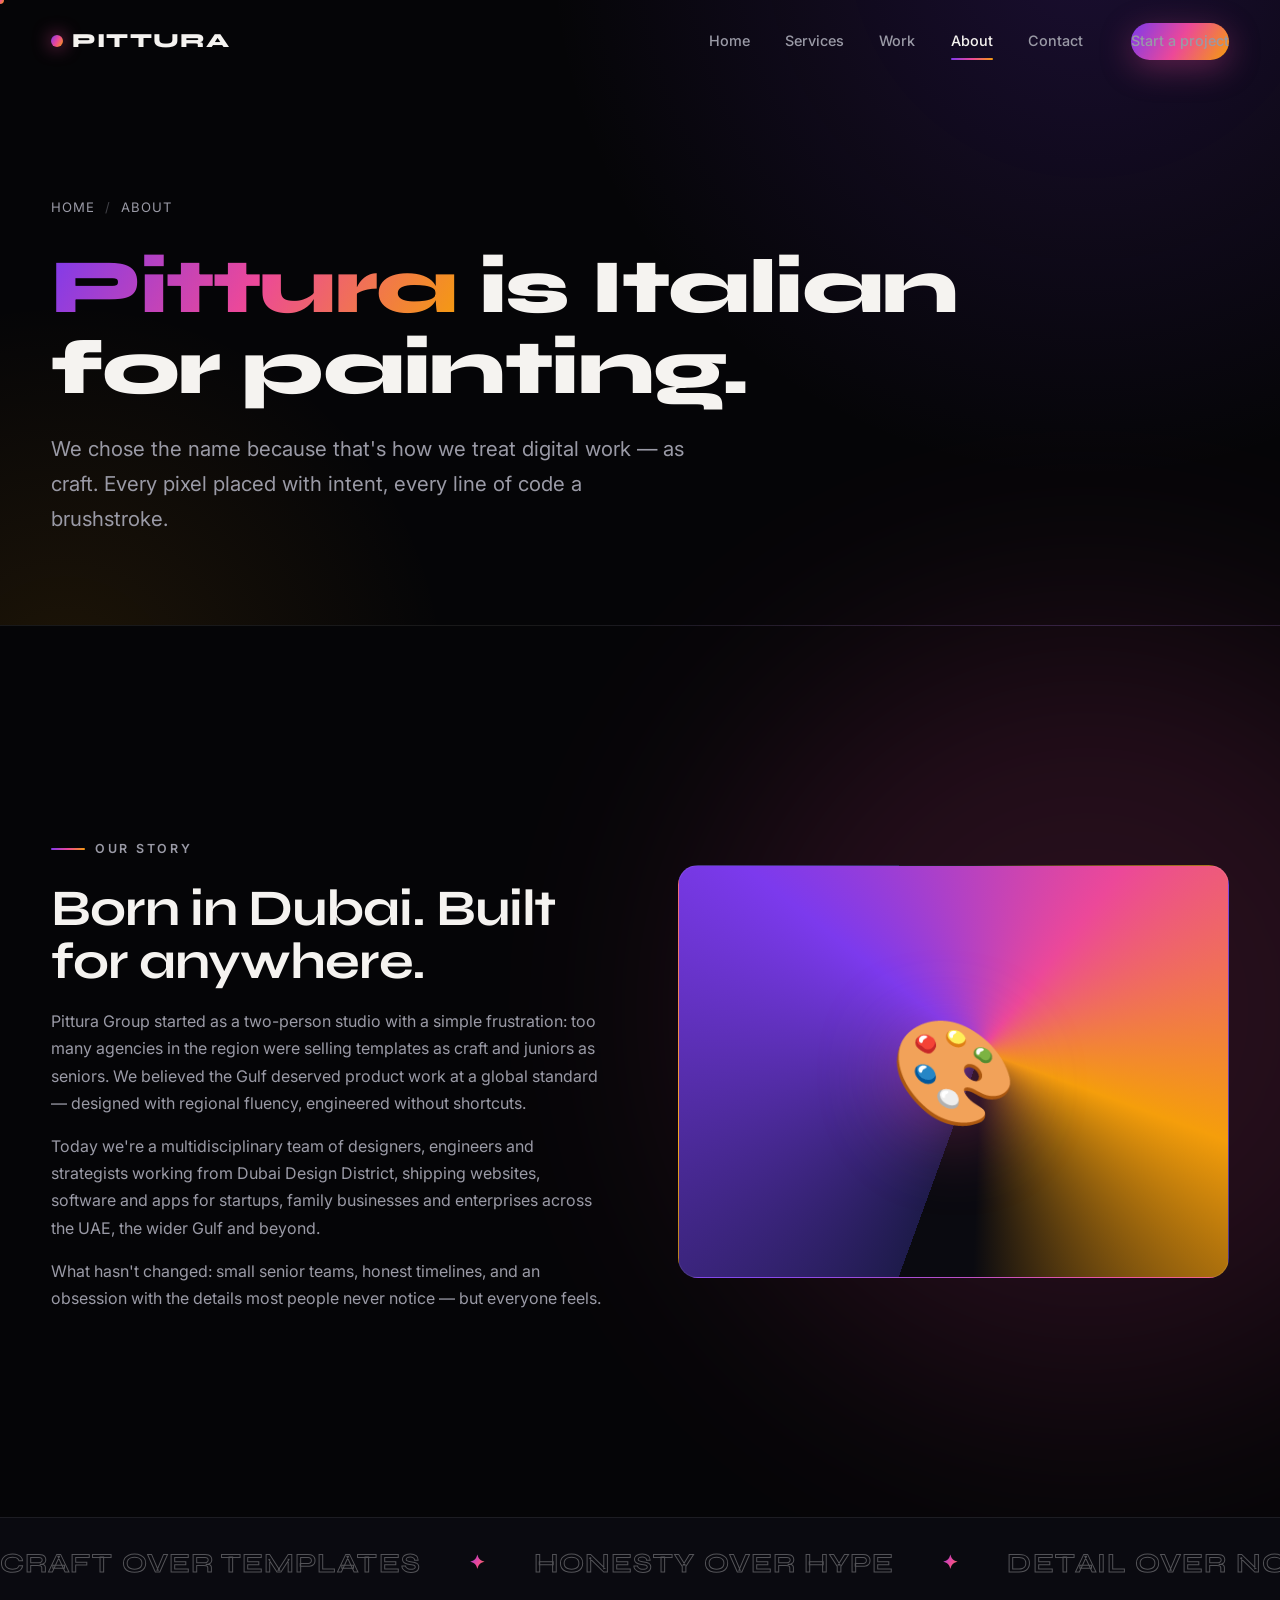
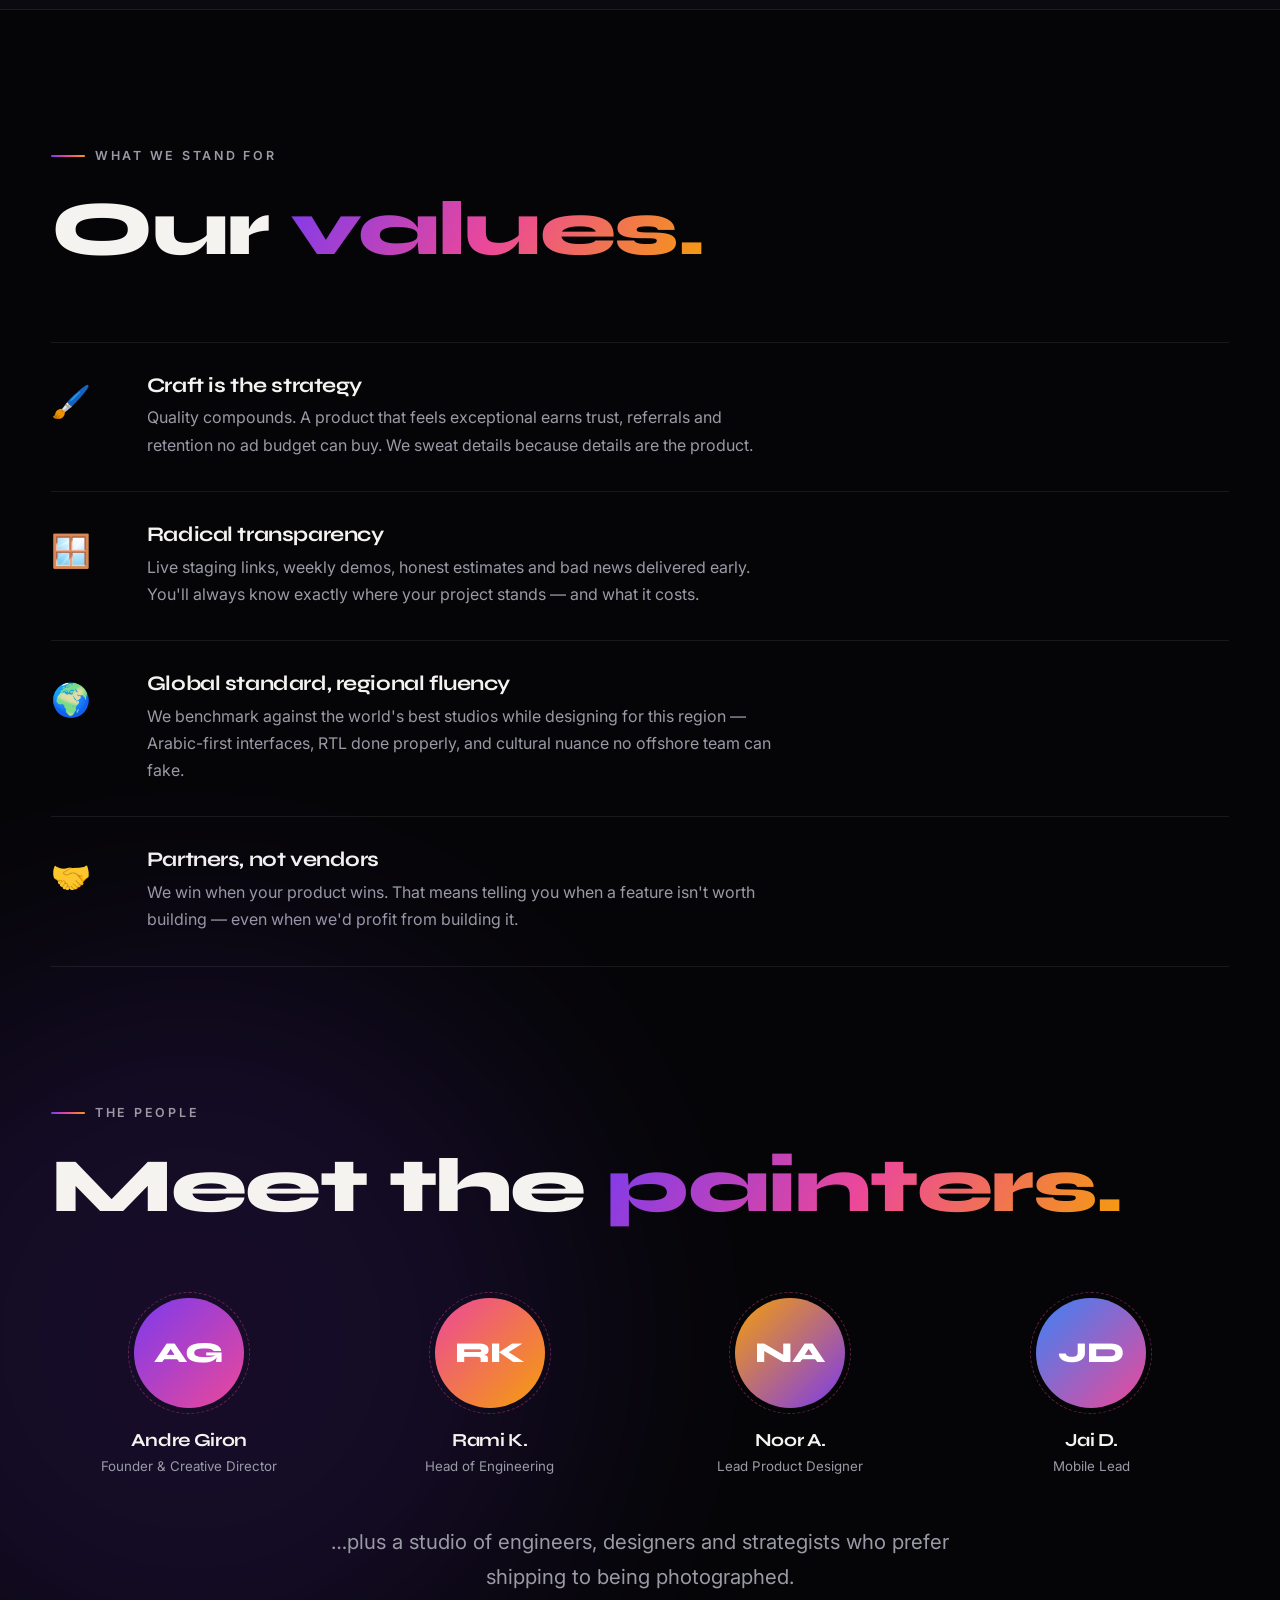
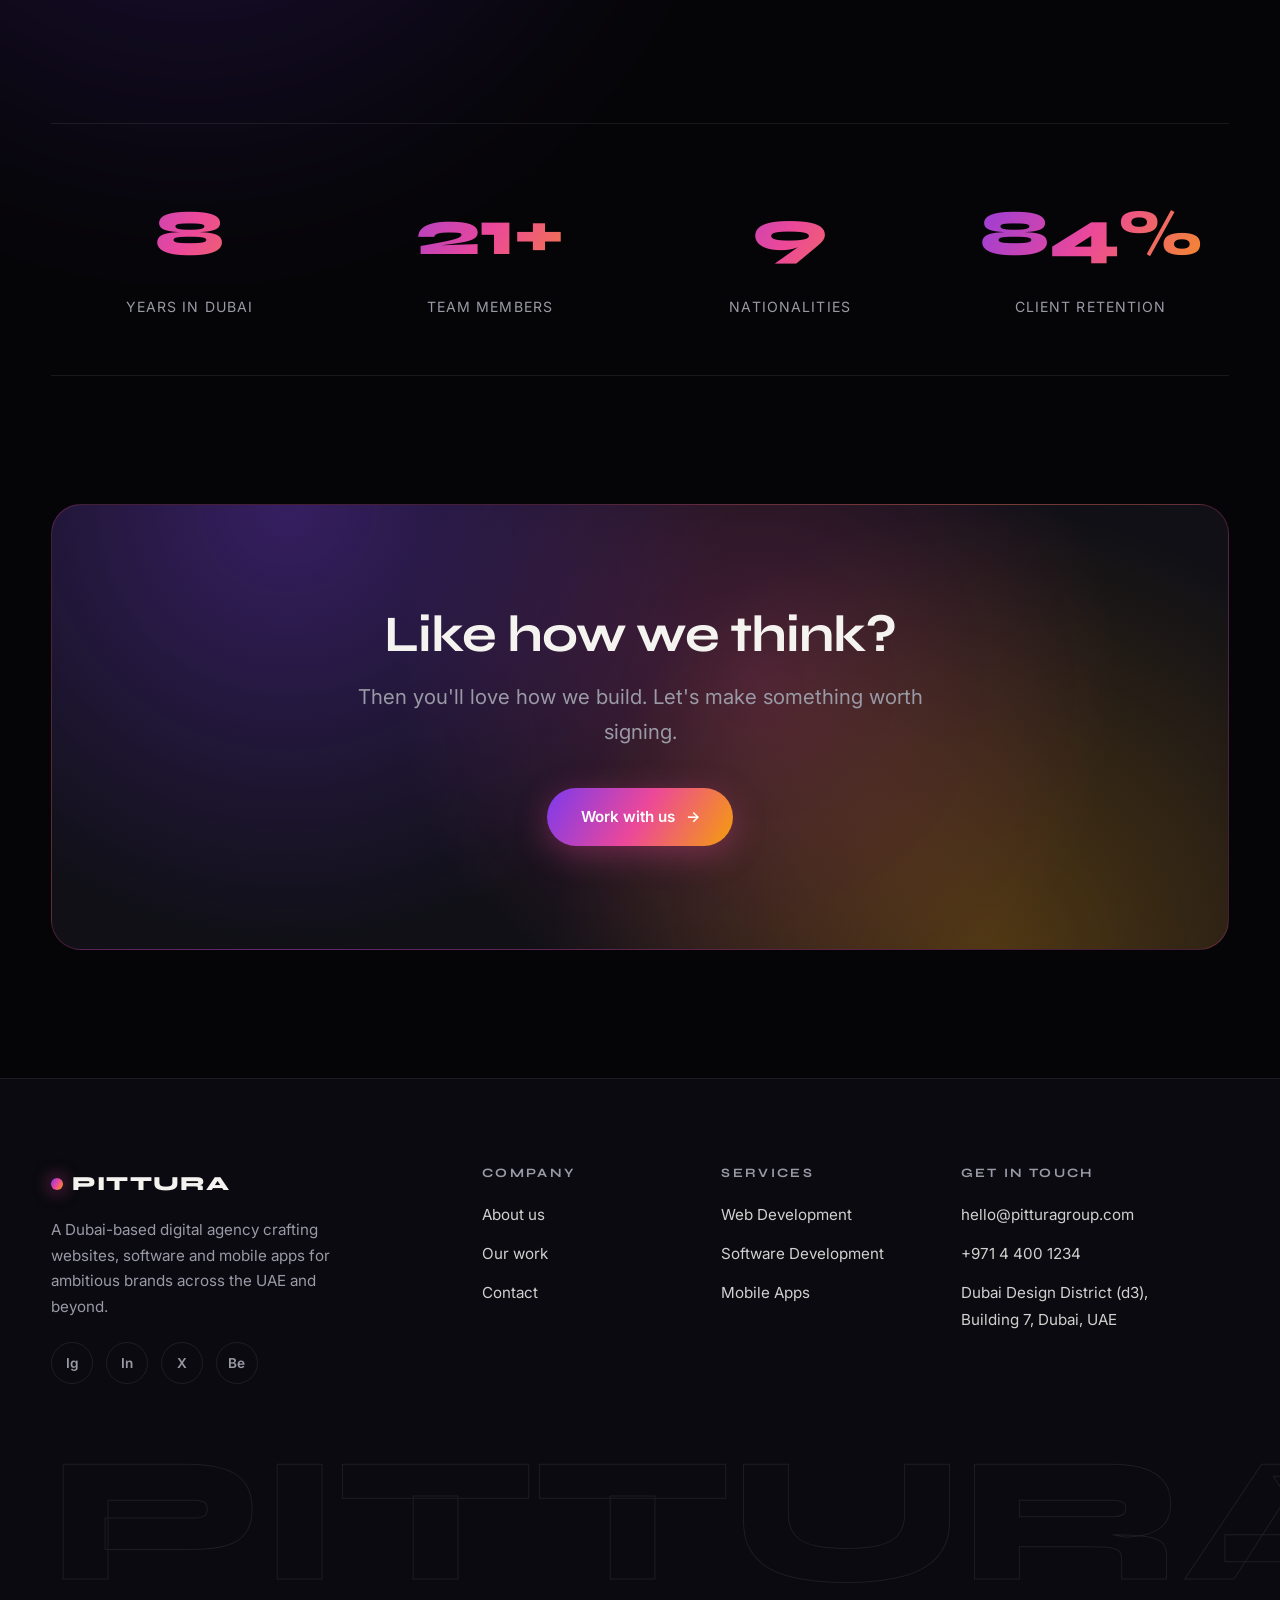
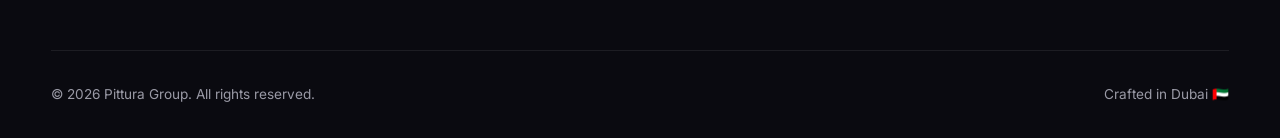
==== about.html @ c73297b0 "Initial Pittura Group website: 8 pages, dark design system, effects Co-Authored-By: Claude Fable 5 <" ====
<!DOCTYPE html>
<html lang="en">
<head>
  <meta charset="UTF-8">
  <meta name="viewport" content="width=device-width, initial-scale=1.0">
  <title>About Us — Pittura Group</title>
  <meta name="description" content="Pittura Group is a Dubai-based team of designers and engineers building world-class digital products from the heart of the UAE.">
  <link rel="icon" href="data:image/svg+xml,%3Csvg xmlns='http://www.w3.org/2000/svg' viewBox='0 0 100 100'%3E%3Cdefs%3E%3ClinearGradient id='g' x1='0' y1='0' x2='1' y2='1'%3E%3Cstop offset='0' stop-color='%237c3aed'/%3E%3Cstop offset='.5' stop-color='%23ec4899'/%3E%3Cstop offset='1' stop-color='%23f59e0b'/%3E%3C/linearGradient%3E%3C/defs%3E%3Ccircle cx='50' cy='50' r='42' fill='url(%23g)'/%3E%3C/svg%3E">
  <link rel="preconnect" href="https://fonts.googleapis.com">
  <link rel="preconnect" href="https://fonts.gstatic.com" crossorigin>
  <link href="https://fonts.googleapis.com/css2?family=Syne:wght@600;700;800&family=Inter:wght@400;500;600&display=swap" rel="stylesheet">
  <link rel="stylesheet" href="css/style.css">
</head>
<body>

  <div class="cursor-dot"></div>
  <div class="cursor-ring"></div>

  <header class="nav">
    <div class="nav-inner">
      <a href="index.html" class="nav-logo"><span class="dot"></span>Pittura</a>
      <nav class="nav-links">
        <a href="index.html">Home</a>
        <a href="services.html">Services</a>
        <a href="work.html">Work</a>
        <a href="about.html" class="active">About</a>
        <a href="contact.html">Contact</a>
        <a href="contact.html" class="btn btn-paint nav-cta">Start a project</a>
      </nav>
      <button class="nav-toggle" aria-label="Menu"><span></span><span></span><span></span></button>
    </div>
  </header>

  <section class="page-hero">
    <div class="container">
      <div class="breadcrumb"><a href="index.html">Home</a><span class="sep">/</span><span>About</span></div>
      <h1 class="display-lg"><em style="font-style:normal" class="text-paint">Pittura</em> is Italian<br>for painting.</h1>
      <p class="lead" style="margin-top:1.5rem">We chose the name because that's how we treat digital work — as craft. Every pixel placed with intent, every line of code a brushstroke.</p>
    </div>
  </section>

  <section class="section">
    <div class="section-glow glow-magenta" style="top:0;right:-15%"></div>
    <div class="container" style="position:relative;z-index:1">
      <div class="feature-row">
        <div class="reveal">
          <div class="eyebrow">Our story</div>
          <h2 class="display-md">Born in Dubai. Built for anywhere.</h2>
          <p style="color:var(--muted);margin-top:1.2rem">Pittura Group started as a two-person studio with a simple frustration: too many agencies in the region were selling templates as craft and juniors as seniors. We believed the Gulf deserved product work at a global standard — designed with regional fluency, engineered without shortcuts.</p>
          <p style="color:var(--muted);margin-top:1rem">Today we're a multidisciplinary team of designers, engineers and strategists working from Dubai Design District, shipping websites, software and apps for startups, family businesses and enterprises across the UAE, the wider Gulf and beyond.</p>
          <p style="color:var(--muted);margin-top:1rem">What hasn't changed: small senior teams, honest timelines, and an obsession with the details most people never notice — but everyone feels.</p>
        </div>
        <div class="feature-visual reveal reveal-d1" style="background:conic-gradient(from 200deg at 55% 45%, #1e1b4b, #7c3aed 30%, #ec4899 55%, #f59e0b 75%, #0a0a10 95%)">
          <span class="big-icon">🎨</span>
        </div>
      </div>
    </div>
  </section>

  <div class="marquee">
    <div class="marquee-track outline">
      <span>Craft over templates</span><span>Honesty over hype</span><span>Detail over noise</span><span>Craft over templates</span><span>Honesty over hype</span><span>Detail over noise</span>
    </div>
  </div>

  <section class="section">
    <div class="container">
      <div class="section-head">
        <div>
          <div class="eyebrow reveal">What we stand for</div>
          <h2 class="display-lg reveal">Our <span class="text-paint">values.</span></h2>
        </div>
      </div>
      <div>
        <div class="value-item reveal">
          <div class="emoji">🖌️</div>
          <div><h3>Craft is the strategy</h3><p>Quality compounds. A product that feels exceptional earns trust, referrals and retention no ad budget can buy. We sweat details because details are the product.</p></div>
        </div>
        <div class="value-item reveal">
          <div class="emoji">🪟</div>
          <div><h3>Radical transparency</h3><p>Live staging links, weekly demos, honest estimates and bad news delivered early. You'll always know exactly where your project stands — and what it costs.</p></div>
        </div>
        <div class="value-item reveal">
          <div class="emoji">🌍</div>
          <div><h3>Global standard, regional fluency</h3><p>We benchmark against the world's best studios while designing for this region — Arabic-first interfaces, RTL done properly, and cultural nuance no offshore team can fake.</p></div>
        </div>
        <div class="value-item reveal">
          <div class="emoji">🤝</div>
          <div><h3>Partners, not vendors</h3><p>We win when your product wins. That means telling you when a feature isn't worth building — even when we'd profit from building it.</p></div>
        </div>
      </div>
    </div>
  </section>

  <section class="section" style="padding-top:0">
    <div class="section-glow glow-violet" style="bottom:0;left:-15%"></div>
    <div class="container" style="position:relative;z-index:1">
      <div class="section-head">
        <div>
          <div class="eyebrow reveal">The people</div>
          <h2 class="display-lg reveal">Meet the <span class="text-paint">painters.</span></h2>
        </div>
      </div>
      <div class="grid-4">
        <div class="team-card reveal">
          <div class="team-avatar" style="background:linear-gradient(135deg,#7c3aed,#ec4899)">AG</div>
          <h3>Andre Giron</h3><small>Founder &amp; Creative Director</small>
        </div>
        <div class="team-card reveal reveal-d1">
          <div class="team-avatar" style="background:linear-gradient(135deg,#ec4899,#f59e0b)">RK</div>
          <h3>Rami K.</h3><small>Head of Engineering</small>
        </div>
        <div class="team-card reveal reveal-d2">
          <div class="team-avatar" style="background:linear-gradient(135deg,#f59e0b,#7c3aed)">NA</div>
          <h3>Noor A.</h3><small>Lead Product Designer</small>
        </div>
        <div class="team-card reveal reveal-d3">
          <div class="team-avatar" style="background:linear-gradient(135deg,#3b82f6,#ec4899)">JD</div>
          <h3>Jai D.</h3><small>Mobile Lead</small>
        </div>
      </div>
      <p class="lead reveal" style="margin:3rem auto 0;text-align:center">…plus a studio of engineers, designers and strategists who prefer shipping to being photographed.</p>
    </div>
  </section>

  <section class="section" style="padding-top:0">
    <div class="container">
      <div class="stats reveal">
        <div class="stat"><div class="stat-value" data-count="9" data-suffix="">0</div><div class="stat-label">Years in Dubai</div></div>
        <div class="stat"><div class="stat-value" data-count="25" data-suffix="+">0</div><div class="stat-label">Team members</div></div>
        <div class="stat"><div class="stat-value" data-count="11" data-suffix="">0</div><div class="stat-label">Nationalities</div></div>
        <div class="stat"><div class="stat-value" data-count="98" data-suffix="%">0</div><div class="stat-label">Client retention</div></div>
      </div>
    </div>
  </section>

  <section class="section" style="padding-top:0">
    <div class="container">
      <div class="cta-band reveal">
        <h2 class="display-md">Like how we think?</h2>
        <p class="lead">Then you'll love how we build. Let's make something worth signing.</p>
        <a href="contact.html" class="btn btn-paint">Work with us <span class="arrow">→</span></a>
      </div>
    </div>
  </section>

  <footer class="footer">
    <div class="container">
      <div class="footer-grid">
        <div class="footer-brand">
          <a href="index.html" class="nav-logo"><span class="dot"></span>Pittura</a>
          <p>A Dubai-based digital agency crafting websites, software and mobile apps for ambitious brands across the UAE and beyond.</p>
          <div class="socials">
            <a href="#" aria-label="Instagram">Ig</a>
            <a href="#" aria-label="LinkedIn">In</a>
            <a href="#" aria-label="X">X</a>
            <a href="#" aria-label="Behance">Be</a>
          </div>
        </div>
        <div>
          <h4>Company</h4>
          <ul class="footer-links">
            <li><a href="about.html">About us</a></li>
            <li><a href="work.html">Our work</a></li>
            <li><a href="contact.html">Contact</a></li>
          </ul>
        </div>
        <div>
          <h4>Services</h4>
          <ul class="footer-links">
            <li><a href="web-development.html">Web Development</a></li>
            <li><a href="software-development.html">Software Development</a></li>
            <li><a href="mobile-apps.html">Mobile Apps</a></li>
          </ul>
        </div>
        <div>
          <h4>Get in touch</h4>
          <ul class="footer-links">
            <li><a href="mailto:hello@pitturagroup.com">hello@pitturagroup.com</a></li>
            <li><a href="tel:+97144001234">+971 4 400 1234</a></li>
            <li><a href="contact.html">Dubai Design District (d3),<br>Building 7, Dubai, UAE</a></li>
          </ul>
        </div>
      </div>
      <div class="footer-big">Pittura</div>
      <div class="footer-bottom">
        <span>© <span id="year"></span> Pittura Group. All rights reserved.</span>
        <span>Crafted in Dubai 🇦🇪</span>
      </div>
    </div>
  </footer>

  <script src="js/main.js"></script>
</body>
</html>
---- css/style.css ----
/* ============================================================
   PITTURA GROUP — Design System
   Dark canvas, liquid-paint gradient accents
   ============================================================ */

:root {
  --bg: #050507;
  --bg-2: #0a0a10;
  --surface: #101016;
  --surface-2: #16161f;
  --line: rgba(255, 255, 255, 0.08);
  --text: #f5f3f0;
  --muted: #9a9aa6;
  --violet: #7c3aed;
  --magenta: #ec4899;
  --amber: #f59e0b;
  --paint: linear-gradient(120deg, #7c3aed 0%, #ec4899 50%, #f59e0b 100%);
  --font-display: "Syne", sans-serif;
  --font-body: "Inter", sans-serif;
  --nav-h: 84px;
  --radius: 20px;
  --ease: cubic-bezier(0.22, 1, 0.36, 1);
}

*, *::before, *::after { margin: 0; padding: 0; box-sizing: border-box; }

html { scroll-behavior: smooth; }

body {
  background: var(--bg);
  color: var(--text);
  font-family: var(--font-body);
  font-size: 16px;
  line-height: 1.7;
  -webkit-font-smoothing: antialiased;
  overflow-x: hidden;
}

::selection { background: var(--magenta); color: #fff; }

img { max-width: 100%; display: block; }
a { color: inherit; text-decoration: none; }
ul { list-style: none; }
button { font: inherit; cursor: pointer; }

.container { width: min(1240px, 92%); margin-inline: auto; }

/* ---------- Typography ---------- */
h1, h2, h3, h4 { font-family: var(--font-display); font-weight: 700; line-height: 1.05; letter-spacing: -0.02em; }

.display-xl { font-size: clamp(3rem, 9vw, 8rem); font-weight: 800; text-transform: uppercase; }
.display-lg { font-size: clamp(2.4rem, 6vw, 5rem); font-weight: 800; }
.display-md { font-size: clamp(1.8rem, 4vw, 3.2rem); }
.display-sm { font-size: clamp(1.3rem, 2.5vw, 1.8rem); }

.text-paint {
  background: var(--paint);
  -webkit-background-clip: text;
  background-clip: text;
  -webkit-text-fill-color: transparent;
  color: transparent;
}

.text-outline {
  -webkit-text-stroke: 1.5px rgba(255, 255, 255, 0.35);
  color: transparent;
}

.eyebrow {
  display: inline-flex;
  align-items: center;
  gap: 0.6rem;
  font-size: 0.78rem;
  font-weight: 600;
  letter-spacing: 0.22em;
  text-transform: uppercase;
  color: var(--muted);
  margin-bottom: 1.4rem;
}
.eyebrow::before {
  content: "";
  width: 34px; height: 2px;
  background: var(--paint);
  border-radius: 2px;
}

.lead { font-size: clamp(1.05rem, 1.6vw, 1.3rem); color: var(--muted); max-width: 640px; }

/* ---------- Preloader ---------- */
.preloader {
  position: fixed; inset: 0; z-index: 9999;
  background: var(--bg);
  display: flex; align-items: center; justify-content: center;
  flex-direction: column; gap: 1.5rem;
  transition: opacity 0.7s var(--ease), visibility 0.7s;
}
.preloader.done { opacity: 0; visibility: hidden; }
.preloader-logo {
  font-family: var(--font-display);
  font-size: clamp(2rem, 6vw, 4rem);
  font-weight: 800;
  text-transform: uppercase;
  letter-spacing: 0.05em;
  background: var(--paint);
  -webkit-background-clip: text;
  background-clip: text;
  -webkit-text-fill-color: transparent;
  animation: pulse 1.4s ease-in-out infinite;
}
.preloader-bar {
  width: 180px; height: 2px;
  background: var(--line);
  border-radius: 2px;
  overflow: hidden;
}
.preloader-bar span {
  display: block; height: 100%; width: 0;
  background: var(--paint);
  transition: width 0.3s ease;
}
@keyframes pulse { 50% { opacity: 0.55; } }

/* ---------- Custom cursor ---------- */
.cursor-dot, .cursor-ring {
  position: fixed; top: 0; left: 0;
  pointer-events: none; z-index: 9998;
  border-radius: 50%;
  transform: translate(-50%, -50%);
}
.cursor-dot {
  width: 8px; height: 8px;
  background: var(--paint);
}
.cursor-ring {
  width: 40px; height: 40px;
  border: 1.5px solid rgba(236, 72, 153, 0.55);
  transition: width 0.3s var(--ease), height 0.3s var(--ease),
              border-color 0.3s, background 0.3s;
}
.cursor-ring.hovering {
  width: 72px; height: 72px;
  background: rgba(236, 72, 153, 0.08);
  border-color: rgba(245, 158, 11, 0.7);
}
@media (hover: none), (max-width: 820px) {
  .cursor-dot, .cursor-ring { display: none; }
}

/* ---------- Nav ---------- */
.nav {
  position: fixed; top: 0; left: 0; right: 0; z-index: 100;
  height: var(--nav-h);
  display: flex; align-items: center;
  transition: background 0.4s, backdrop-filter 0.4s, height 0.4s, border-color 0.4s;
  border-bottom: 1px solid transparent;
}
.nav.scrolled {
  height: 68px;
  background: rgba(5, 5, 7, 0.72);
  backdrop-filter: blur(18px);
  -webkit-backdrop-filter: blur(18px);
  border-bottom-color: var(--line);
}
.nav-inner {
  width: min(1240px, 92%); margin-inline: auto;
  display: flex; align-items: center; justify-content: space-between;
}
.nav-logo {
  font-family: var(--font-display);
  font-weight: 800; font-size: 1.25rem;
  text-transform: uppercase; letter-spacing: 0.06em;
  display: flex; align-items: center; gap: 0.55rem;
}
.nav-logo .dot {
  width: 12px; height: 12px; border-radius: 50%;
  background: var(--paint);
  box-shadow: 0 0 18px rgba(236, 72, 153, 0.8);
}
.nav-links { display: flex; gap: 2.2rem; align-items: center; }
.nav-links a {
  font-size: 0.9rem; font-weight: 500;
  color: var(--muted);
  position: relative;
  transition: color 0.3s;
  padding: 0.4rem 0;
}
.nav-links a::after {
  content: ""; position: absolute; bottom: 0; left: 0;
  width: 100%; height: 2px;
  background: var(--paint); border-radius: 2px;
  transform: scaleX(0); transform-origin: right;
  transition: transform 0.4s var(--ease);
}
.nav-links a:hover, .nav-links a.active { color: var(--text); }
.nav-links a:hover::after, .nav-links a.active::after {
  transform: scaleX(1); transform-origin: left;
}
.nav-cta { margin-left: 0.8rem; }

.nav-toggle {
  display: none;
  background: none; border: none;
  width: 44px; height: 44px;
  position: relative; z-index: 102;
}
.nav-toggle span {
  display: block; width: 26px; height: 2px;
  background: var(--text); margin: 6px auto;
  transition: transform 0.35s var(--ease), opacity 0.3s;
}
.nav-toggle.open span:nth-child(1) { transform: translateY(8px) rotate(45deg); }
.nav-toggle.open span:nth-child(2) { opacity: 0; }
.nav-toggle.open span:nth-child(3) { transform: translateY(-8px) rotate(-45deg); }

@media (max-width: 820px) {
  .nav-toggle { display: block; }
  .nav-links {
    position: fixed; inset: 0; z-index: 101;
    background: rgba(5, 5, 7, 0.97);
    backdrop-filter: blur(20px);
    flex-direction: column; justify-content: center;
    gap: 2rem;
    opacity: 0; visibility: hidden;
    transition: opacity 0.4s, visibility 0.4s;
  }
  .nav-links.open { opacity: 1; visibility: visible; }
  .nav-links a { font-size: 1.6rem; font-family: var(--font-display); font-weight: 700; }
  .nav-cta { margin-left: 0; }
}

/* ---------- Buttons ---------- */
.btn {
  display: inline-flex; align-items: center; gap: 0.7rem;
  padding: 1rem 2.1rem;
  border-radius: 999px;
  font-weight: 600; font-size: 0.95rem;
  border: none;
  position: relative; overflow: hidden;
  transition: transform 0.3s var(--ease), box-shadow 0.3s;
  will-change: transform;
}
.btn-paint {
  background: var(--paint);
  color: #fff;
  box-shadow: 0 8px 32px rgba(236, 72, 153, 0.35);
}
.btn-paint:hover { box-shadow: 0 12px 44px rgba(236, 72, 153, 0.55); }
.btn-paint::before {
  content: ""; position: absolute; inset: 0;
  background: linear-gradient(120deg, transparent 30%, rgba(255,255,255,0.35) 50%, transparent 70%);
  transform: translateX(-120%);
  transition: transform 0.7s var(--ease);
}
.btn-paint:hover::before { transform: translateX(120%); }
.btn-ghost {
  background: transparent;
  color: var(--text);
  border: 1px solid var(--line);
  backdrop-filter: blur(6px);
}
.btn-ghost:hover { border-color: rgba(236, 72, 153, 0.6); background: rgba(236, 72, 153, 0.06); }
.btn .arrow { transition: transform 0.3s var(--ease); }
.btn:hover .arrow { transform: translateX(5px); }

/* ---------- Hero ---------- */
.hero {
  position: relative;
  min-height: 100svh;
  display: flex; align-items: center;
  padding-top: var(--nav-h);
  overflow: hidden;
}
.hero-inner { position: relative; z-index: 2; }
#aurora {
  position: absolute; inset: 0; z-index: 0;
  width: 100%; height: 100%;
}
.hero-grain, .grain {
  position: absolute; inset: 0; z-index: 1;
  pointer-events: none;
  opacity: 0.5;
  background-image: url("data:image/svg+xml,%3Csvg xmlns='http://www.w3.org/2000/svg' width='120' height='120'%3E%3Cfilter id='n'%3E%3CfeTurbulence type='fractalNoise' baseFrequency='0.85' numOctaves='2'/%3E%3CfeColorMatrix type='saturate' values='0'/%3E%3C/filter%3E%3Crect width='120' height='120' filter='url(%23n)' opacity='0.05'/%3E%3C/svg%3E");
}
.hero-tag {
  display: inline-flex; align-items: center; gap: 0.7rem;
  padding: 0.5rem 1.2rem;
  border: 1px solid var(--line);
  border-radius: 999px;
  font-size: 0.82rem; letter-spacing: 0.14em; text-transform: uppercase;
  color: var(--muted);
  backdrop-filter: blur(8px);
  margin-bottom: 2rem;
}
.hero-tag .pulse {
  width: 8px; height: 8px; border-radius: 50%;
  background: #22c55e;
  box-shadow: 0 0 0 0 rgba(34, 197, 94, 0.7);
  animation: ping 2s infinite;
}
@keyframes ping {
  70% { box-shadow: 0 0 0 10px rgba(34, 197, 94, 0); }
  100% { box-shadow: 0 0 0 0 rgba(34, 197, 94, 0); }
}
.hero h1 { margin-bottom: 2rem; }
.hero h1 .line { display: block; overflow: hidden; }
.hero h1 .line span {
  display: block;
  transform: translateY(110%);
  animation: rise 1s var(--ease) forwards;
}
.hero h1 .line:nth-child(2) span { animation-delay: 0.12s; }
.hero h1 .line:nth-child(3) span { animation-delay: 0.24s; }
@keyframes rise { to { transform: translateY(0); } }
.hero-actions { display: flex; gap: 1.1rem; flex-wrap: wrap; margin-top: 2.6rem; }
.hero-scroll {
  position: absolute; bottom: 2.2rem; left: 50%;
  transform: translateX(-50%);
  z-index: 2;
  display: flex; flex-direction: column; align-items: center; gap: 0.6rem;
  color: var(--muted); font-size: 0.72rem;
  letter-spacing: 0.25em; text-transform: uppercase;
}
.hero-scroll .wheel {
  width: 24px; height: 40px;
  border: 1.5px solid var(--line);
  border-radius: 14px;
  position: relative;
}
.hero-scroll .wheel::after {
  content: ""; position: absolute; top: 7px; left: 50%;
  width: 3px; height: 8px;
  background: var(--paint); border-radius: 3px;
  transform: translateX(-50%);
  animation: wheel 1.8s ease-in-out infinite;
}
@keyframes wheel {
  50% { transform: translate(-50%, 12px); opacity: 0; }
  51% { transform: translate(-50%, 0); opacity: 0; }
}

/* ---------- Marquee ---------- */
.marquee {
  border-block: 1px solid var(--line);
  padding: 1.4rem 0;
  overflow: hidden;
  background: var(--bg-2);
  position: relative;
}
.marquee-track {
  display: flex; gap: 3rem;
  width: max-content;
  animation: marquee 30s linear infinite;
}
.marquee:hover .marquee-track { animation-play-state: paused; }
.marquee-track span {
  font-family: var(--font-display);
  font-size: clamp(1.1rem, 2.4vw, 1.7rem);
  font-weight: 700; text-transform: uppercase;
  letter-spacing: 0.04em;
  white-space: nowrap;
  color: var(--text);
  display: flex; align-items: center; gap: 3rem;
}
.marquee-track span::after {
  content: "✦";
  background: var(--paint);
  -webkit-background-clip: text; background-clip: text;
  -webkit-text-fill-color: transparent;
  font-size: 1.2rem;
}
.marquee-track.outline span { color: transparent; -webkit-text-stroke: 1px rgba(255,255,255,0.3); }
.marquee-track.outline span::after { -webkit-text-stroke: 0; }
@keyframes marquee { to { transform: translateX(-50%); } }

/* ---------- Sections ---------- */
.section { padding: clamp(5rem, 10vw, 9rem) 0; position: relative; }
.section-head {
  display: flex; align-items: flex-end; justify-content: space-between;
  gap: 2rem; flex-wrap: wrap;
  margin-bottom: clamp(3rem, 6vw, 4.5rem);
}
.section-glow {
  position: absolute;
  width: 60vw; height: 60vw;
  max-width: 800px; max-height: 800px;
  border-radius: 50%;
  filter: blur(120px);
  opacity: 0.14;
  pointer-events: none;
  z-index: 0;
}
.glow-violet { background: var(--violet); }
.glow-magenta { background: var(--magenta); }
.glow-amber { background: var(--amber); }

/* ---------- Cards ---------- */
.grid-3 { display: grid; grid-template-columns: repeat(3, 1fr); gap: 1.6rem; }
.grid-2 { display: grid; grid-template-columns: repeat(2, 1fr); gap: 1.6rem; }
.grid-4 { display: grid; grid-template-columns: repeat(4, 1fr); gap: 1.6rem; }
@media (max-width: 980px) {
  .grid-3, .grid-4 { grid-template-columns: repeat(2, 1fr); }
}
@media (max-width: 640px) {
  .grid-2, .grid-3, .grid-4 { grid-template-columns: 1fr; }
}

.card {
  position: relative;
  background: var(--surface);
  border: 1px solid var(--line);
  border-radius: var(--radius);
  padding: 2.4rem 2rem;
  overflow: hidden;
  transition: transform 0.4s var(--ease), border-color 0.4s, box-shadow 0.4s;
  transform-style: preserve-3d;
}
.card::before {
  content: ""; position: absolute; inset: 0;
  background: radial-gradient(600px circle at var(--mx, 50%) var(--my, 50%),
              rgba(236, 72, 153, 0.12), transparent 45%);
  opacity: 0; transition: opacity 0.4s;
  pointer-events: none;
}
.card:hover::before { opacity: 1; }
.card:hover {
  border-color: rgba(236, 72, 153, 0.35);
  box-shadow: 0 24px 60px rgba(0, 0, 0, 0.5);
}
.card-icon {
  width: 58px; height: 58px;
  display: grid; place-items: center;
  border-radius: 16px;
  background: linear-gradient(135deg, rgba(124, 58, 237, 0.18), rgba(236, 72, 153, 0.18));
  border: 1px solid rgba(236, 72, 153, 0.25);
  font-size: 1.5rem;
  margin-bottom: 1.6rem;
}
.card h3 { font-size: 1.35rem; margin-bottom: 0.9rem; }
.card p { color: var(--muted); font-size: 0.95rem; }
.card-link {
  display: inline-flex; align-items: center; gap: 0.5rem;
  margin-top: 1.5rem;
  font-weight: 600; font-size: 0.9rem;
  background: var(--paint);
  -webkit-background-clip: text; background-clip: text;
  -webkit-text-fill-color: transparent;
}
.card-link .arrow { -webkit-text-fill-color: var(--amber); transition: transform 0.3s var(--ease); }
.card:hover .card-link .arrow { transform: translateX(5px); }
.card-num {
  position: absolute; top: 1.4rem; right: 1.6rem;
  font-family: var(--font-display); font-weight: 800;
  font-size: 2.6rem;
  color: transparent;
  -webkit-text-stroke: 1px rgba(255, 255, 255, 0.12);
}

/* ---------- Work / portfolio ---------- */
.work-grid { display: grid; grid-template-columns: repeat(2, 1fr); gap: 2rem; }
@media (max-width: 820px) { .work-grid { grid-template-columns: 1fr; } }
.work-card {
  position: relative;
  border-radius: var(--radius);
  overflow: hidden;
  border: 1px solid var(--line);
  background: var(--surface);
  transition: transform 0.45s var(--ease), border-color 0.4s;
}
.work-card:hover { transform: translateY(-8px); border-color: rgba(245, 158, 11, 0.4); }
.work-thumb {
  aspect-ratio: 16 / 10;
  position: relative;
  overflow: hidden;
  display: grid; place-items: center;
}
.work-thumb::after {
  content: ""; position: absolute; inset: 0;
  background: linear-gradient(180deg, transparent 50%, rgba(5, 5, 7, 0.85));
}
.work-thumb .thumb-art {
  position: absolute; inset: 0;
  transition: transform 0.7s var(--ease);
}
.work-card:hover .thumb-art { transform: scale(1.06) rotate(0.5deg); }
.work-thumb .thumb-word {
  position: relative; z-index: 1;
  font-family: var(--font-display); font-weight: 800;
  font-size: clamp(1.8rem, 4vw, 2.8rem);
  text-transform: uppercase; letter-spacing: 0.04em;
  color: rgba(255, 255, 255, 0.92);
  text-shadow: 0 6px 30px rgba(0, 0, 0, 0.6);
}
.work-meta { padding: 1.5rem 1.7rem 1.8rem; display: flex; justify-content: space-between; align-items: center; gap: 1rem; }
.work-meta h3 { font-size: 1.2rem; }
.work-meta p { color: var(--muted); font-size: 0.85rem; margin-top: 0.25rem; }
.work-tag {
  font-size: 0.72rem; font-weight: 600;
  letter-spacing: 0.12em; text-transform: uppercase;
  padding: 0.45rem 0.9rem;
  border: 1px solid var(--line); border-radius: 999px;
  color: var(--muted); white-space: nowrap;
}

/* thumb art gradients */
.art-1 { background: conic-gradient(from 210deg at 60% 40%, #1e1b4b, #7c3aed, #0a0a10 70%); }
.art-2 { background: conic-gradient(from 30deg at 30% 60%, #431407, #f59e0b, #0a0a10 65%); }
.art-3 { background: conic-gradient(from 120deg at 70% 70%, #500724, #ec4899, #0a0a10 70%); }
.art-4 { background: conic-gradient(from 300deg at 40% 30%, #042f2e, #14b8a6, #0a0a10 68%); }
.art-5 { background: conic-gradient(from 80deg at 60% 60%, #172554, #3b82f6, #0a0a10 70%); }
.art-6 { background: conic-gradient(from 180deg at 35% 45%, #3b0764, #a855f7, #0a0a10 66%); }
.art-7 { background: conic-gradient(from 250deg at 65% 35%, #450a0a, #ef4444, #0a0a10 70%); }
.art-8 { background: conic-gradient(from 150deg at 50% 70%, #052e16, #22c55e, #0a0a10 68%); }

/* ---------- Stats ---------- */
.stats {
  display: grid; grid-template-columns: repeat(4, 1fr);
  gap: 1.5rem;
  border-block: 1px solid var(--line);
  padding: 3.5rem 0;
}
@media (max-width: 820px) { .stats { grid-template-columns: repeat(2, 1fr); } }
.stat { text-align: center; }
.stat-value {
  font-family: var(--font-display); font-weight: 800;
  font-size: clamp(2.4rem, 5vw, 4rem);
  background: var(--paint);
  -webkit-background-clip: text; background-clip: text;
  -webkit-text-fill-color: transparent;
}
.stat-label { color: var(--muted); font-size: 0.88rem; margin-top: 0.4rem; letter-spacing: 0.08em; text-transform: uppercase; }

/* ---------- Process ---------- */
.process-list { display: grid; gap: 0; counter-reset: step; }
.process-item {
  display: grid; grid-template-columns: 90px 1fr 2fr;
  gap: 2rem; align-items: center;
  padding: 2.4rem 0;
  border-bottom: 1px solid var(--line);
  transition: padding-left 0.4s var(--ease), background 0.4s;
}
.process-item:first-child { border-top: 1px solid var(--line); }
.process-item:hover { padding-left: 1.2rem; background: rgba(255, 255, 255, 0.015); }
.process-num {
  font-family: var(--font-display); font-weight: 800;
  font-size: 2.2rem;
  color: transparent;
  -webkit-text-stroke: 1px rgba(236, 72, 153, 0.6);
}
.process-item h3 { font-size: 1.5rem; }
.process-item p { color: var(--muted); }
@media (max-width: 820px) {
  .process-item { grid-template-columns: 60px 1fr; }
  .process-item p { grid-column: 2; }
}

/* ---------- Testimonials ---------- */
.testimonial {
  background: var(--surface);
  border: 1px solid var(--line);
  border-radius: var(--radius);
  padding: 2.2rem;
  display: flex; flex-direction: column; gap: 1.4rem;
}
.testimonial .quote-mark {
  font-family: var(--font-display); font-size: 3rem; line-height: 1;
  background: var(--paint);
  -webkit-background-clip: text; background-clip: text;
  -webkit-text-fill-color: transparent;
}
.testimonial p { color: var(--text); font-size: 1rem; }
.testimonial-author { display: flex; align-items: center; gap: 1rem; margin-top: auto; }
.avatar {
  width: 46px; height: 46px; border-radius: 50%;
  display: grid; place-items: center;
  font-family: var(--font-display); font-weight: 700; font-size: 0.85rem;
  background: linear-gradient(135deg, var(--violet), var(--magenta));
  color: #fff;
  flex-shrink: 0;
}
.testimonial-author strong { font-size: 0.95rem; display: block; }
.testimonial-author small { color: var(--muted); font-size: 0.8rem; }

/* ---------- CTA band ---------- */
.cta-band {
  position: relative;
  border-radius: calc(var(--radius) * 1.5);
  overflow: hidden;
  padding: clamp(3.5rem, 8vw, 6.5rem) clamp(2rem, 6vw, 5rem);
  text-align: center;
  background:
    radial-gradient(800px circle at 20% 0%, rgba(124, 58, 237, 0.35), transparent 55%),
    radial-gradient(800px circle at 80% 100%, rgba(245, 158, 11, 0.28), transparent 55%),
    radial-gradient(600px circle at 60% 40%, rgba(236, 72, 153, 0.25), transparent 60%),
    var(--surface);
  border: 1px solid rgba(236, 72, 153, 0.25);
}
.cta-band h2 { margin-bottom: 1.2rem; }
.cta-band .lead { margin-inline: auto; margin-bottom: 2.4rem; }

/* ---------- Page hero (inner pages) ---------- */
.page-hero {
  position: relative;
  padding: calc(var(--nav-h) + clamp(4rem, 10vw, 7rem)) 0 clamp(3.5rem, 7vw, 5.5rem);
  overflow: hidden;
  border-bottom: 1px solid var(--line);
  background:
    radial-gradient(900px circle at 85% -10%, rgba(124, 58, 237, 0.18), transparent 60%),
    radial-gradient(700px circle at 5% 110%, rgba(245, 158, 11, 0.1), transparent 55%),
    var(--bg);
}
.breadcrumb {
  display: flex; gap: 0.6rem; align-items: center;
  font-size: 0.82rem; color: var(--muted);
  margin-bottom: 1.8rem;
  letter-spacing: 0.08em; text-transform: uppercase;
}
.breadcrumb a:hover { color: var(--text); }
.breadcrumb .sep { opacity: 0.4; }

/* ---------- Tech pills ---------- */
.pills { display: flex; flex-wrap: wrap; gap: 0.7rem; }
.pill {
  padding: 0.55rem 1.15rem;
  border: 1px solid var(--line);
  border-radius: 999px;
  font-size: 0.85rem; font-weight: 500;
  color: var(--muted);
  background: var(--surface);
  transition: border-color 0.3s, color 0.3s, transform 0.3s var(--ease);
}
.pill:hover { border-color: rgba(236, 72, 153, 0.5); color: var(--text); transform: translateY(-2px); }

/* ---------- Feature rows ---------- */
.feature-row {
  display: grid; grid-template-columns: 1fr 1fr;
  gap: clamp(2.5rem, 6vw, 5rem);
  align-items: center;
  padding: clamp(3rem, 6vw, 5rem) 0;
}
.feature-row.reverse > :first-child { order: 2; }
@media (max-width: 820px) {
  .feature-row { grid-template-columns: 1fr; }
  .feature-row.reverse > :first-child { order: 0; }
}
.feature-visual {
  aspect-ratio: 4 / 3;
  border-radius: var(--radius);
  border: 1px solid var(--line);
  position: relative; overflow: hidden;
  display: grid; place-items: center;
}
.feature-visual .big-icon {
  font-size: clamp(4rem, 8vw, 7rem);
  filter: drop-shadow(0 10px 40px rgba(236, 72, 153, 0.4));
  position: relative; z-index: 1;
}
.checklist { display: grid; gap: 0.9rem; margin-top: 1.6rem; }
.checklist li {
  display: flex; gap: 0.9rem; align-items: flex-start;
  color: var(--muted);
}
.checklist li::before {
  content: "✓";
  flex-shrink: 0;
  width: 24px; height: 24px;
  display: grid; place-items: center;
  border-radius: 50%;
  background: linear-gradient(135deg, rgba(124,58,237,0.25), rgba(236,72,153,0.25));
  border: 1px solid rgba(236, 72, 153, 0.4);
  color: var(--amber);
  font-size: 0.75rem; font-weight: 700;
  margin-top: 2px;
}

/* ---------- FAQ ---------- */
.faq-item {
  border-bottom: 1px solid var(--line);
}
.faq-item:first-child { border-top: 1px solid var(--line); }
.faq-q {
  width: 100%;
  background: none; border: none;
  color: var(--text);
  font-family: var(--font-display); font-weight: 700;
  font-size: clamp(1.05rem, 2vw, 1.3rem);
  text-align: left;
  padding: 1.6rem 3rem 1.6rem 0;
  position: relative;
}
.faq-q::after {
  content: "+";
  position: absolute; right: 0.4rem; top: 50%;
  transform: translateY(-50%);
  font-size: 1.6rem; font-weight: 400;
  background: var(--paint);
  -webkit-background-clip: text; background-clip: text;
  -webkit-text-fill-color: transparent;
  transition: transform 0.35s var(--ease);
}
.faq-item.open .faq-q::after { transform: translateY(-50%) rotate(45deg); }
.faq-a {
  max-height: 0; overflow: hidden;
  transition: max-height 0.45s var(--ease);
  color: var(--muted);
}
.faq-a p { padding-bottom: 1.6rem; max-width: 720px; }

/* ---------- Forms ---------- */
.form-grid { display: grid; grid-template-columns: 1fr 1fr; gap: 1.4rem; }
@media (max-width: 640px) { .form-grid { grid-template-columns: 1fr; } }
.form-field { display: flex; flex-direction: column; gap: 0.5rem; }
.form-field.full { grid-column: 1 / -1; }
.form-field label {
  font-size: 0.8rem; font-weight: 600;
  letter-spacing: 0.1em; text-transform: uppercase;
  color: var(--muted);
}
.form-field input, .form-field textarea, .form-field select {
  background: var(--surface);
  border: 1px solid var(--line);
  border-radius: 12px;
  padding: 1rem 1.2rem;
  color: var(--text);
  font: inherit;
  transition: border-color 0.3s, box-shadow 0.3s;
}
.form-field select { appearance: none; }
.form-field input:focus, .form-field textarea:focus, .form-field select:focus {
  outline: none;
  border-color: rgba(236, 72, 153, 0.6);
  box-shadow: 0 0 0 4px rgba(236, 72, 153, 0.12);
}
.form-field textarea { min-height: 150px; resize: vertical; }
.form-success {
  display: none;
  padding: 1.2rem 1.5rem;
  border: 1px solid rgba(34, 197, 94, 0.4);
  background: rgba(34, 197, 94, 0.08);
  border-radius: 12px;
  color: #86efac;
}
.form-success.show { display: block; }

/* ---------- Contact info ---------- */
.contact-item { display: flex; gap: 1.2rem; align-items: flex-start; padding: 1.4rem 0; border-bottom: 1px solid var(--line); }
.contact-item:last-child { border-bottom: none; }
.contact-item .card-icon { margin-bottom: 0; width: 50px; height: 50px; font-size: 1.2rem; flex-shrink: 0; }
.contact-item h4 { font-size: 1rem; margin-bottom: 0.2rem; }
.contact-item p, .contact-item a { color: var(--muted); font-size: 0.95rem; }
.contact-item a:hover { color: var(--text); }

/* ---------- Team ---------- */
.team-card { text-align: center; }
.team-avatar {
  width: 110px; height: 110px;
  margin: 0 auto 1.4rem;
  border-radius: 50%;
  display: grid; place-items: center;
  font-family: var(--font-display); font-weight: 800; font-size: 1.8rem;
  color: #fff;
  position: relative;
}
.team-avatar::after {
  content: ""; position: absolute; inset: -6px;
  border-radius: 50%;
  border: 1.5px dashed rgba(236, 72, 153, 0.4);
  animation: spin 14s linear infinite;
}
@keyframes spin { to { transform: rotate(360deg); } }
.team-card h3 { font-size: 1.15rem; }
.team-card small { color: var(--muted); display: block; margin-top: 0.3rem; }

/* ---------- Values ---------- */
.value-item { padding: 2rem 0; border-bottom: 1px solid var(--line); display: grid; grid-template-columns: 70px 1fr; gap: 1.6rem; }
.value-item:first-child { border-top: 1px solid var(--line); }
.value-item .emoji { font-size: 2rem; }
.value-item h3 { font-size: 1.3rem; margin-bottom: 0.5rem; }
.value-item p { color: var(--muted); max-width: 640px; }

/* ---------- Footer ---------- */
.footer {
  border-top: 1px solid var(--line);
  background: var(--bg-2);
  padding: clamp(3.5rem, 7vw, 5.5rem) 0 2rem;
  position: relative; overflow: hidden;
}
.footer-grid {
  display: grid; grid-template-columns: 2fr 1fr 1fr 1.4fr;
  gap: 3rem;
  margin-bottom: 3.5rem;
}
@media (max-width: 980px) { .footer-grid { grid-template-columns: 1fr 1fr; } }
@media (max-width: 560px) { .footer-grid { grid-template-columns: 1fr; } }
.footer-brand p { color: var(--muted); margin-top: 1rem; max-width: 320px; font-size: 0.95rem; }
.footer h4 {
  font-size: 0.8rem; letter-spacing: 0.18em; text-transform: uppercase;
  color: var(--muted); margin-bottom: 1.3rem;
}
.footer-links li { margin-bottom: 0.75rem; }
.footer-links a { color: var(--text); font-size: 0.95rem; opacity: 0.85; transition: opacity 0.3s, padding-left 0.3s var(--ease); }
.footer-links a:hover { opacity: 1; padding-left: 6px; }
.footer-bottom {
  border-top: 1px solid var(--line);
  padding-top: 2rem;
  display: flex; justify-content: space-between; align-items: center;
  flex-wrap: wrap; gap: 1rem;
  color: var(--muted); font-size: 0.85rem;
}
.footer-big {
  font-family: var(--font-display);
  font-weight: 800;
  font-size: clamp(4rem, 14vw, 12rem);
  text-transform: uppercase;
  line-height: 0.9;
  text-align: center;
  margin: 2rem 0 3rem;
  color: transparent;
  -webkit-text-stroke: 1px rgba(255, 255, 255, 0.08);
  user-select: none;
  transition: color 1s var(--ease);
}
.footer-big:hover {
  background: var(--paint);
  -webkit-background-clip: text; background-clip: text;
  -webkit-text-stroke: transparent;
}
.socials { display: flex; gap: 0.8rem; margin-top: 1.4rem; }
.socials a {
  width: 42px; height: 42px;
  display: grid; place-items: center;
  border: 1px solid var(--line); border-radius: 50%;
  color: var(--muted); font-size: 0.85rem; font-weight: 600;
  transition: all 0.3s var(--ease);
}
.socials a:hover {
  border-color: transparent;
  background: var(--paint);
  color: #fff;
  transform: translateY(-4px);
}

/* ---------- Reveal animations ---------- */
.reveal {
  opacity: 0;
  transform: translateY(40px);
  transition: opacity 0.9s var(--ease), transform 0.9s var(--ease);
}
.reveal.visible { opacity: 1; transform: none; }
.reveal-d1 { transition-delay: 0.1s; }
.reveal-d2 { transition-delay: 0.2s; }
.reveal-d3 { transition-delay: 0.3s; }
.reveal-d4 { transition-delay: 0.4s; }

@media (prefers-reduced-motion: reduce) {
  *, *::before, *::after { animation-duration: 0.01ms !important; transition-duration: 0.01ms !important; }
  html { scroll-behavior: auto; }
  .reveal { opacity: 1; transform: none; }
}
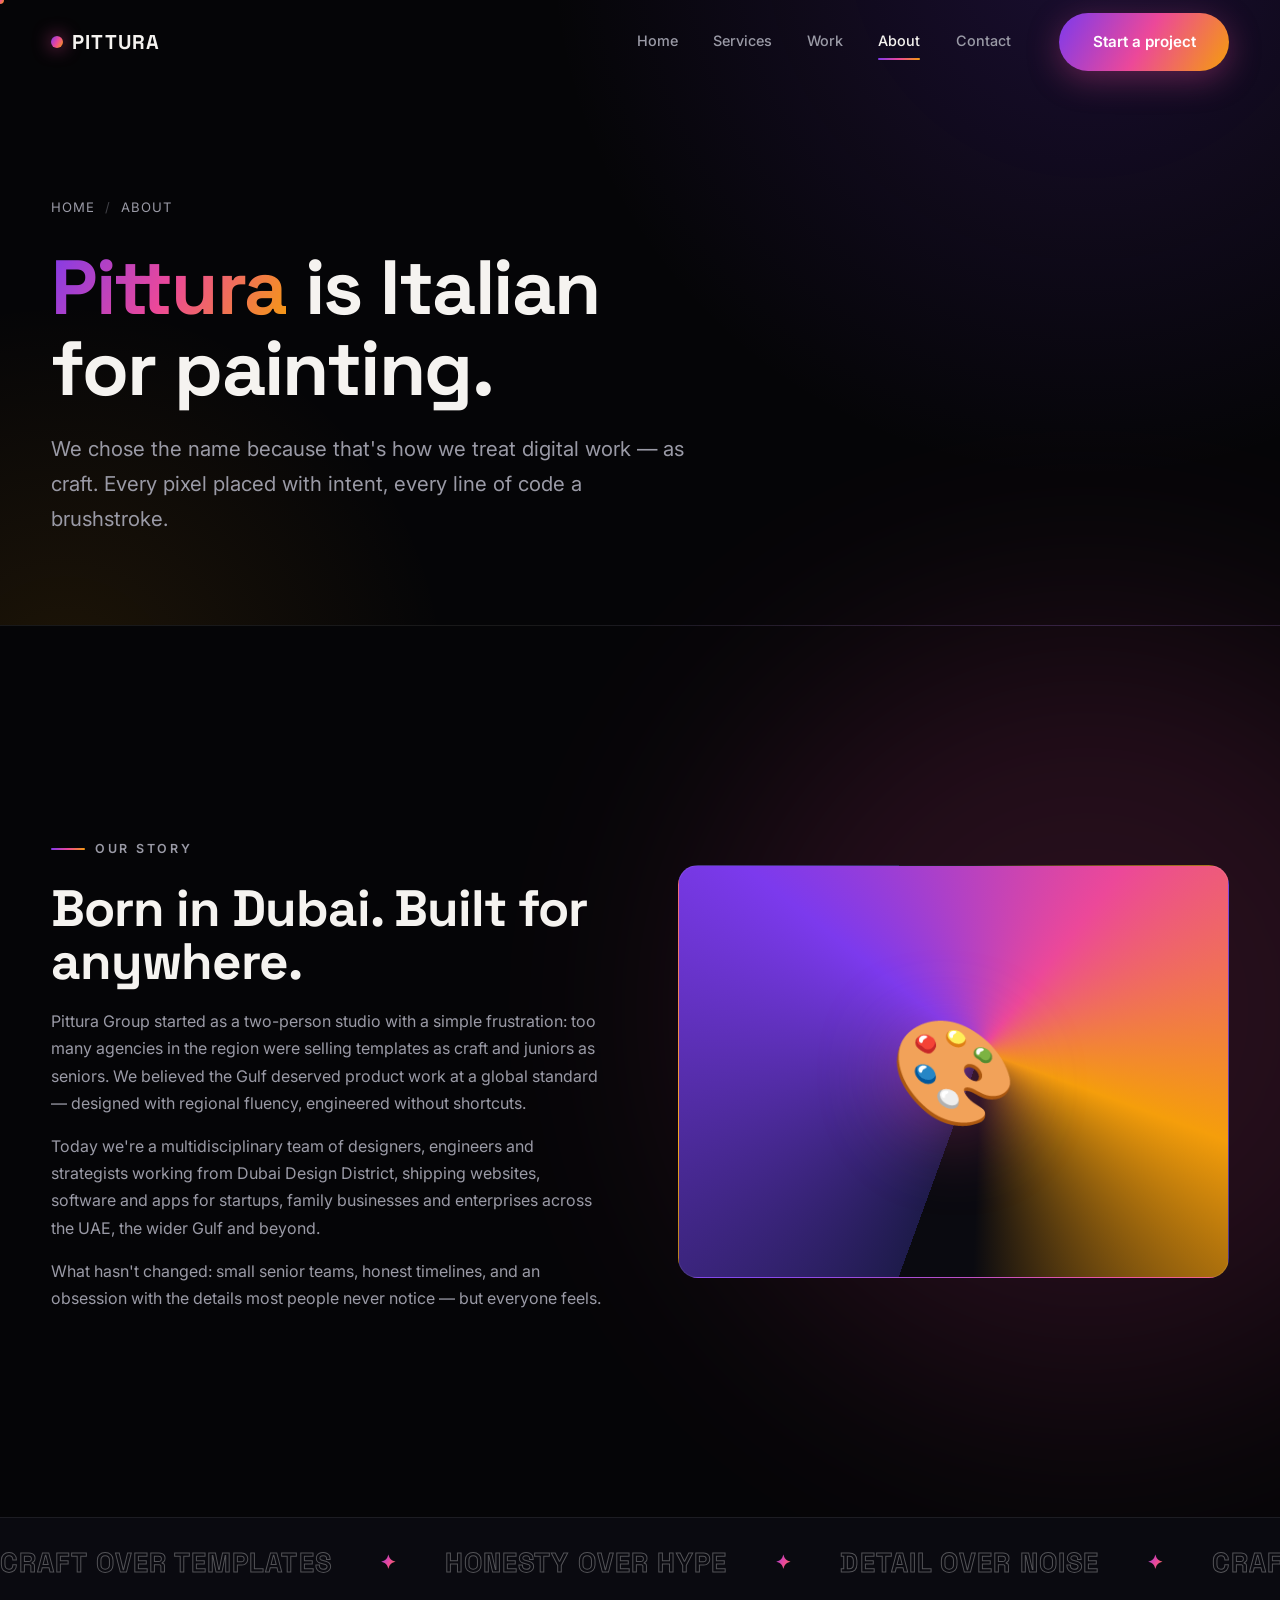
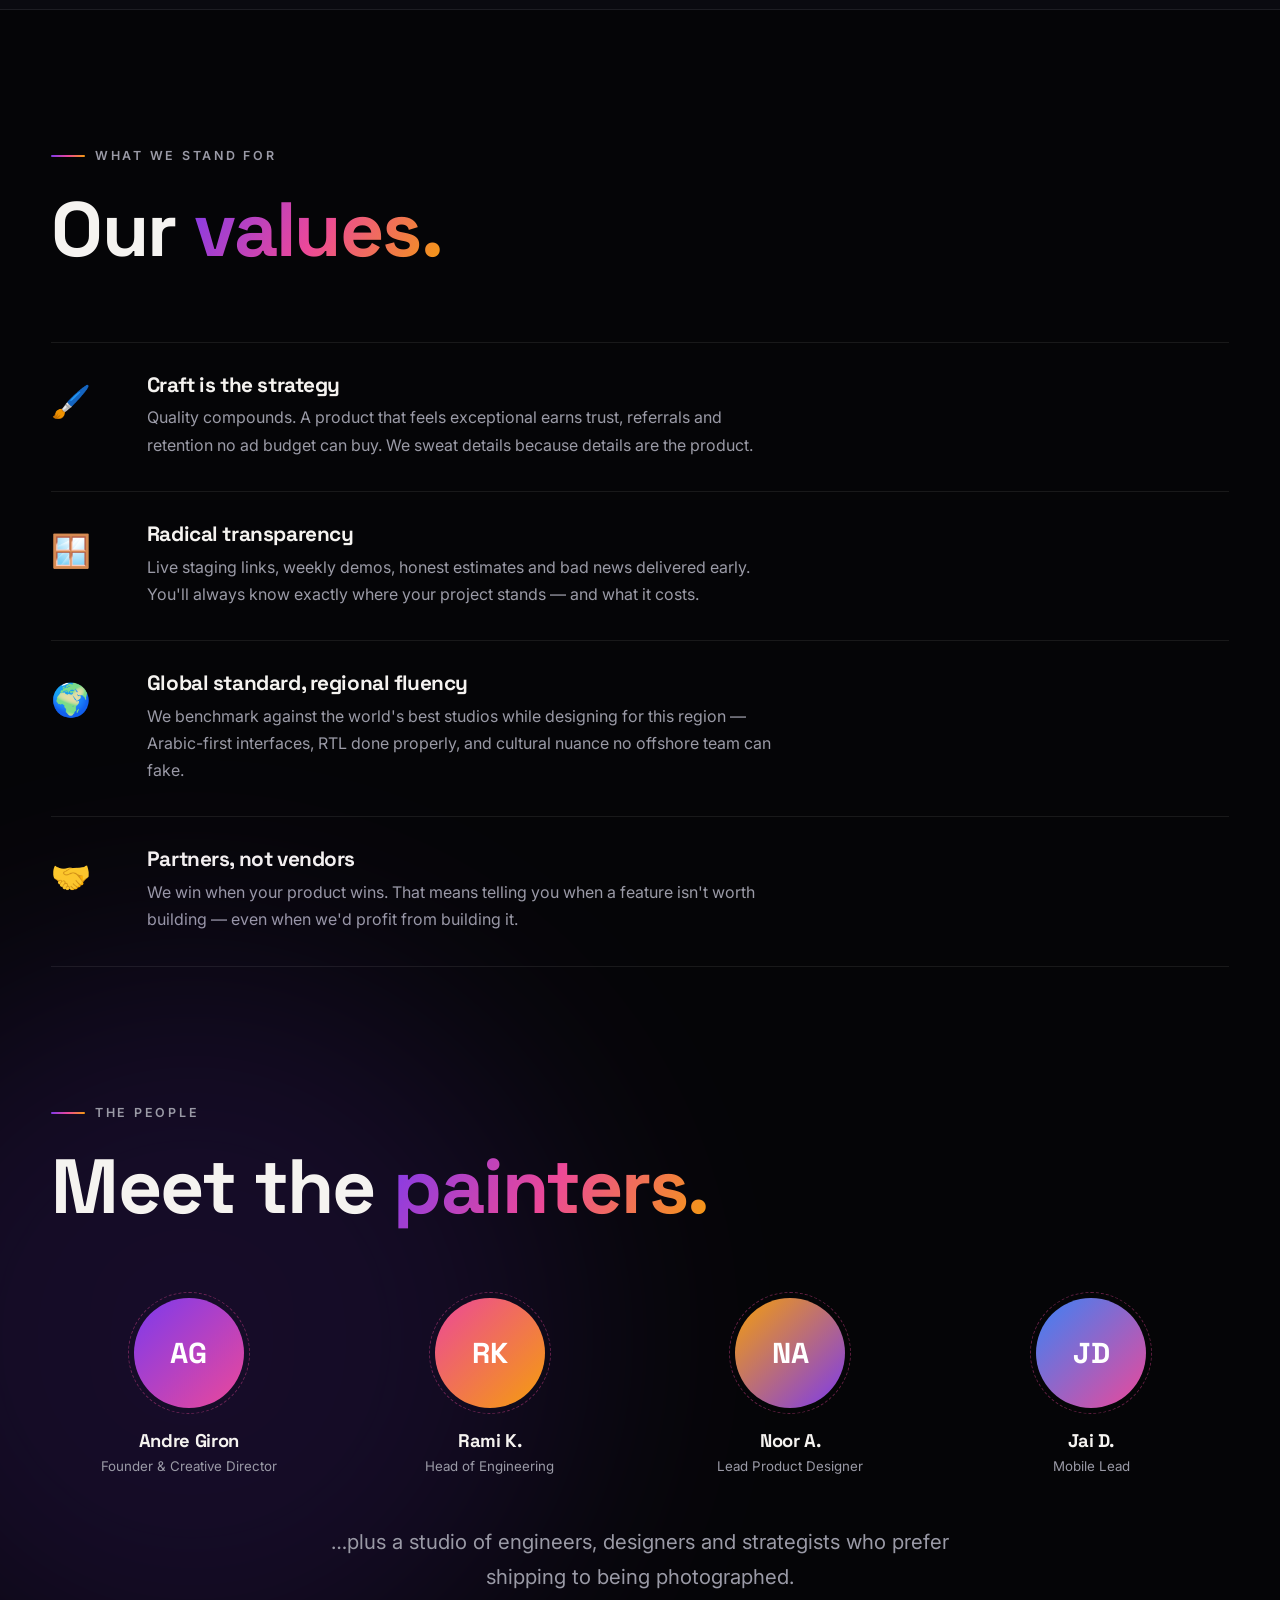
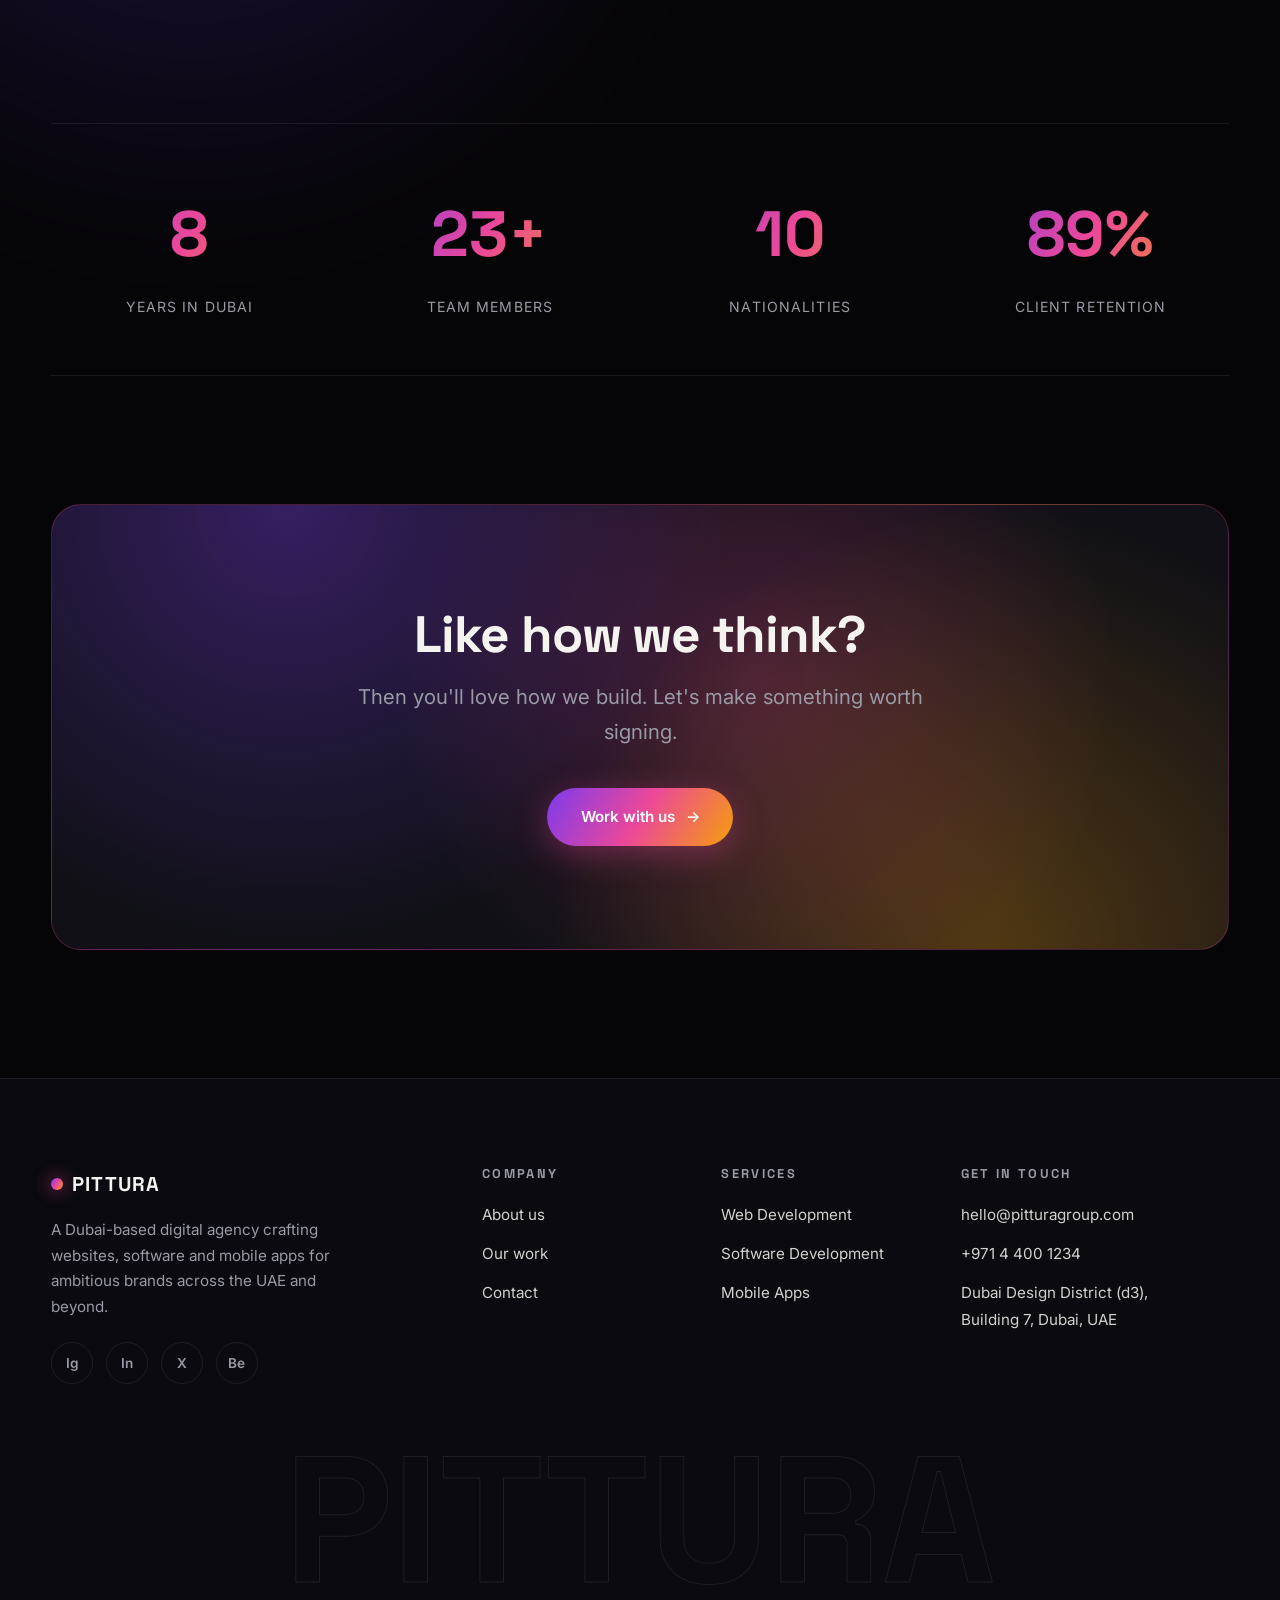
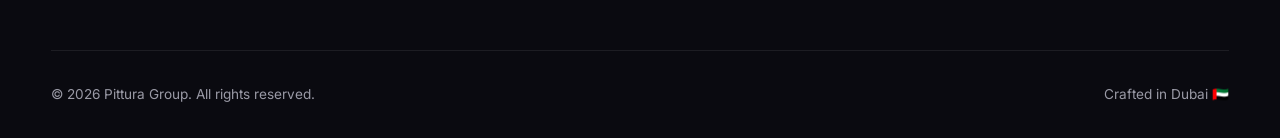
==== commit 8fde6122: "Swap Syne for Space Grotesk; fix nav CTA inheriting link styles Syne's heavy weights render as an ex" ====
--- a/about.html
+++ b/about.html
@@ -8,7 +8,7 @@
   <link rel="icon" href="data:image/svg+xml,%3Csvg xmlns='http://www.w3.org/2000/svg' viewBox='0 0 100 100'%3E%3Cdefs%3E%3ClinearGradient id='g' x1='0' y1='0' x2='1' y2='1'%3E%3Cstop offset='0' stop-color='%237c3aed'/%3E%3Cstop offset='.5' stop-color='%23ec4899'/%3E%3Cstop offset='1' stop-color='%23f59e0b'/%3E%3C/linearGradient%3E%3C/defs%3E%3Ccircle cx='50' cy='50' r='42' fill='url(%23g)'/%3E%3C/svg%3E">
   <link rel="preconnect" href="https://fonts.googleapis.com">
   <link rel="preconnect" href="https://fonts.gstatic.com" crossorigin>
-  <link href="https://fonts.googleapis.com/css2?family=Syne:wght@600;700;800&family=Inter:wght@400;500;600&display=swap" rel="stylesheet">
+  <link href="https://fonts.googleapis.com/css2?family=Space+Grotesk:wght@500;600;700&family=Inter:wght@400;500;600&display=swap" rel="stylesheet">
   <link rel="stylesheet" href="css/style.css">
 </head>
 <body>
--- a/css/style.css
+++ b/css/style.css
@@ -15,7 +15,7 @@
   --magenta: #ec4899;
   --amber: #f59e0b;
   --paint: linear-gradient(120deg, #7c3aed 0%, #ec4899 50%, #f59e0b 100%);
-  --font-display: "Syne", sans-serif;
+  --font-display: "Space Grotesk", sans-serif;
   --font-body: "Inter", sans-serif;
   --nav-h: 84px;
   --radius: 20px;
@@ -48,8 +48,8 @@
 /* ---------- Typography ---------- */
 h1, h2, h3, h4 { font-family: var(--font-display); font-weight: 700; line-height: 1.05; letter-spacing: -0.02em; }
 
-.display-xl { font-size: clamp(3rem, 9vw, 8rem); font-weight: 800; text-transform: uppercase; }
-.display-lg { font-size: clamp(2.4rem, 6vw, 5rem); font-weight: 800; }
+.display-xl { font-size: clamp(3rem, 9vw, 8rem); font-weight: 700; text-transform: uppercase; }
+.display-lg { font-size: clamp(2.4rem, 6vw, 5rem); font-weight: 700; }
 .display-md { font-size: clamp(1.8rem, 4vw, 3.2rem); }
 .display-sm { font-size: clamp(1.3rem, 2.5vw, 1.8rem); }
 
@@ -98,7 +98,7 @@
 .preloader-logo {
   font-family: var(--font-display);
   font-size: clamp(2rem, 6vw, 4rem);
-  font-weight: 800;
+  font-weight: 700;
   text-transform: uppercase;
   letter-spacing: 0.05em;
   background: var(--paint);
@@ -167,7 +167,7 @@
 }
 .nav-logo {
   font-family: var(--font-display);
-  font-weight: 800; font-size: 1.25rem;
+  font-weight: 700; font-size: 1.25rem;
   text-transform: uppercase; letter-spacing: 0.06em;
   display: flex; align-items: center; gap: 0.55rem;
 }
@@ -177,25 +177,25 @@
   box-shadow: 0 0 18px rgba(236, 72, 153, 0.8);
 }
 .nav-links { display: flex; gap: 2.2rem; align-items: center; }
-.nav-links a {
+.nav-links a:not(.btn) {
   font-size: 0.9rem; font-weight: 500;
   color: var(--muted);
   position: relative;
   transition: color 0.3s;
   padding: 0.4rem 0;
 }
-.nav-links a::after {
+.nav-links a:not(.btn)::after {
   content: ""; position: absolute; bottom: 0; left: 0;
   width: 100%; height: 2px;
   background: var(--paint); border-radius: 2px;
   transform: scaleX(0); transform-origin: right;
   transition: transform 0.4s var(--ease);
 }
-.nav-links a:hover, .nav-links a.active { color: var(--text); }
-.nav-links a:hover::after, .nav-links a.active::after {
+.nav-links a:not(.btn):hover, .nav-links a:not(.btn).active { color: var(--text); }
+.nav-links a:not(.btn):hover::after, .nav-links a:not(.btn).active::after {
   transform: scaleX(1); transform-origin: left;
 }
-.nav-cta { margin-left: 0.8rem; }
+.nav-cta { margin-left: 0.8rem; padding: 0.7rem 1.5rem; font-size: 0.88rem; }
 
 .nav-toggle {
   display: none;
@@ -224,7 +224,7 @@
     transition: opacity 0.4s, visibility 0.4s;
   }
   .nav-links.open { opacity: 1; visibility: visible; }
-  .nav-links a { font-size: 1.6rem; font-family: var(--font-display); font-weight: 700; }
+  .nav-links a:not(.btn) { font-size: 1.6rem; font-family: var(--font-display); font-weight: 700; }
   .nav-cta { margin-left: 0; }
 }
 
@@ -449,7 +449,7 @@
 .card:hover .card-link .arrow { transform: translateX(5px); }
 .card-num {
   position: absolute; top: 1.4rem; right: 1.6rem;
-  font-family: var(--font-display); font-weight: 800;
+  font-family: var(--font-display); font-weight: 700;
   font-size: 2.6rem;
   color: transparent;
   -webkit-text-stroke: 1px rgba(255, 255, 255, 0.12);
@@ -484,7 +484,7 @@
 .work-card:hover .thumb-art { transform: scale(1.06) rotate(0.5deg); }
 .work-thumb .thumb-word {
   position: relative; z-index: 1;
-  font-family: var(--font-display); font-weight: 800;
+  font-family: var(--font-display); font-weight: 700;
   font-size: clamp(1.8rem, 4vw, 2.8rem);
   text-transform: uppercase; letter-spacing: 0.04em;
   color: rgba(255, 255, 255, 0.92);
@@ -521,7 +521,7 @@
 @media (max-width: 820px) { .stats { grid-template-columns: repeat(2, 1fr); } }
 .stat { text-align: center; }
 .stat-value {
-  font-family: var(--font-display); font-weight: 800;
+  font-family: var(--font-display); font-weight: 700;
   font-size: clamp(2.4rem, 5vw, 4rem);
   background: var(--paint);
   -webkit-background-clip: text; background-clip: text;
@@ -541,7 +541,7 @@
 .process-item:first-child { border-top: 1px solid var(--line); }
 .process-item:hover { padding-left: 1.2rem; background: rgba(255, 255, 255, 0.015); }
 .process-num {
-  font-family: var(--font-display); font-weight: 800;
+  font-family: var(--font-display); font-weight: 700;
   font-size: 2.2rem;
   color: transparent;
   -webkit-text-stroke: 1px rgba(236, 72, 153, 0.6);
@@ -756,7 +756,7 @@
   margin: 0 auto 1.4rem;
   border-radius: 50%;
   display: grid; place-items: center;
-  font-family: var(--font-display); font-weight: 800; font-size: 1.8rem;
+  font-family: var(--font-display); font-weight: 700; font-size: 1.8rem;
   color: #fff;
   position: relative;
 }
@@ -808,7 +808,7 @@
 }
 .footer-big {
   font-family: var(--font-display);
-  font-weight: 800;
+  font-weight: 700;
   font-size: clamp(4rem, 14vw, 12rem);
   text-transform: uppercase;
   line-height: 0.9;
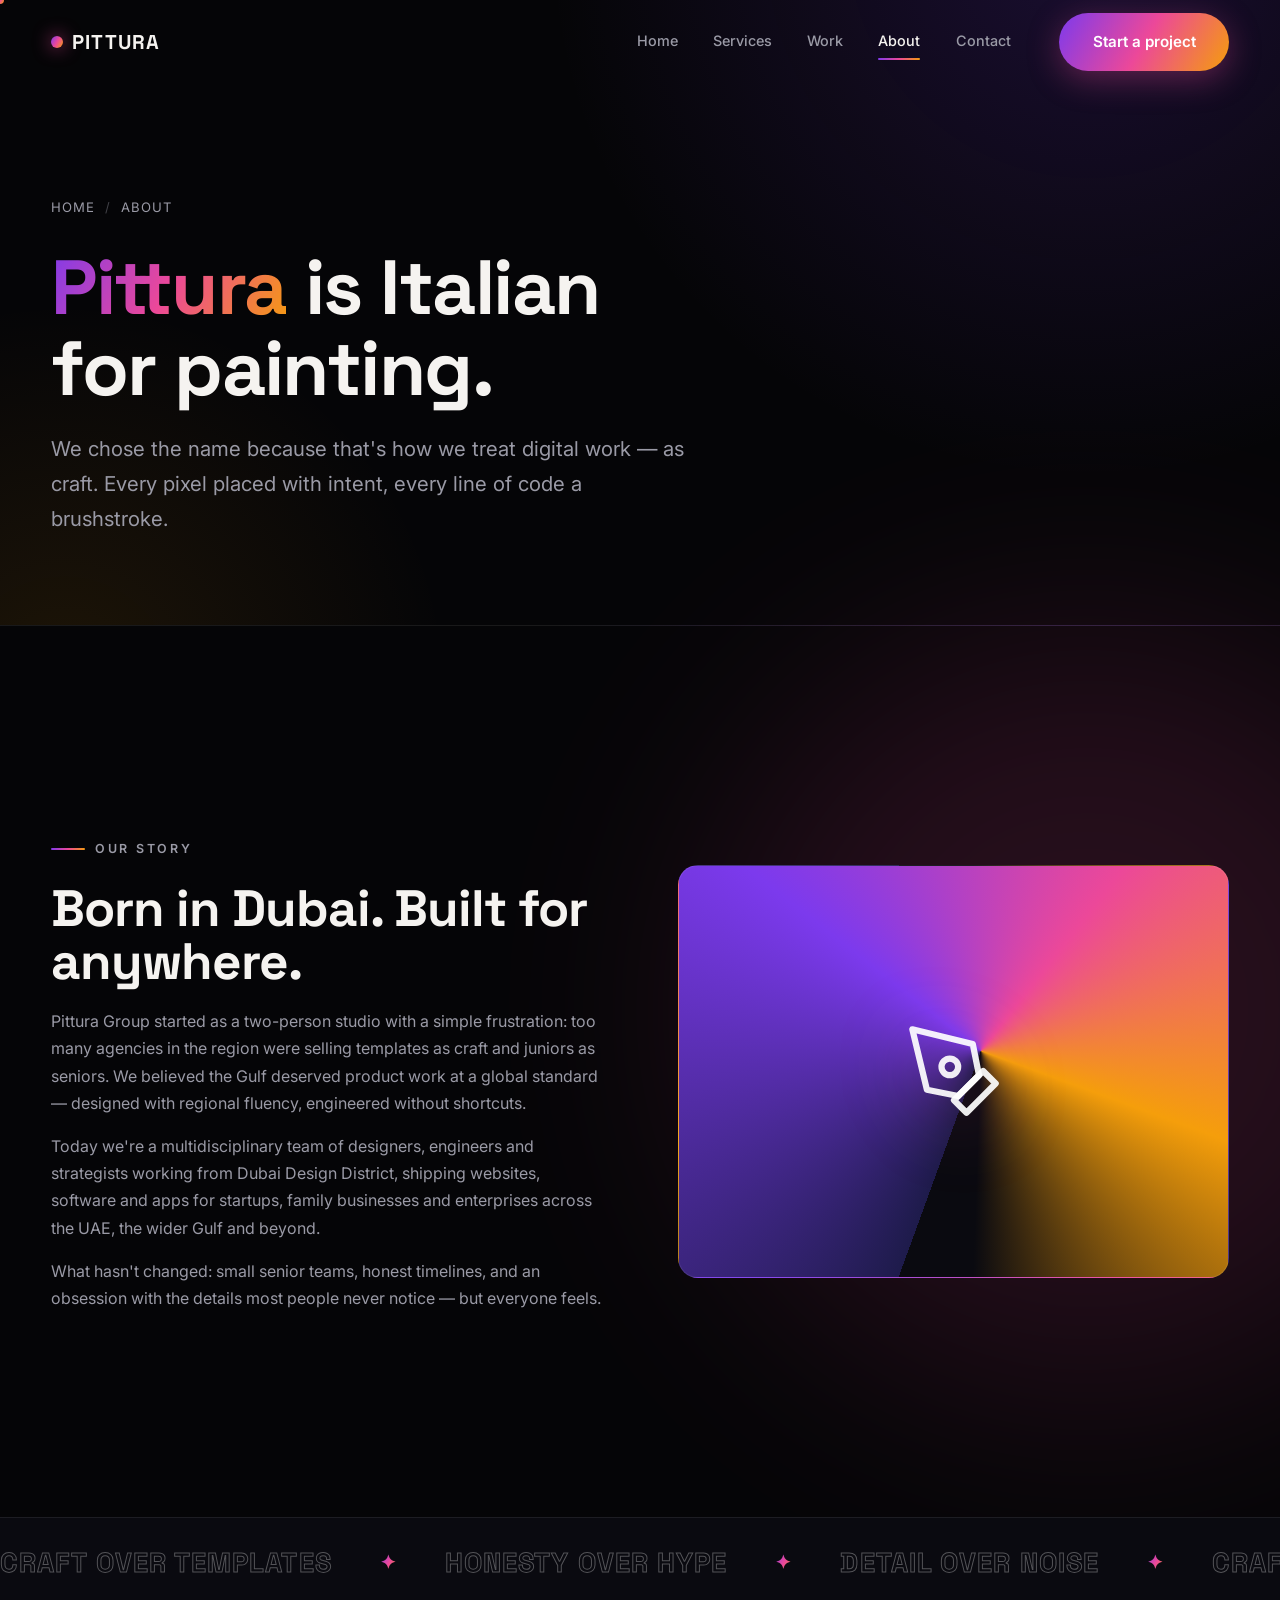
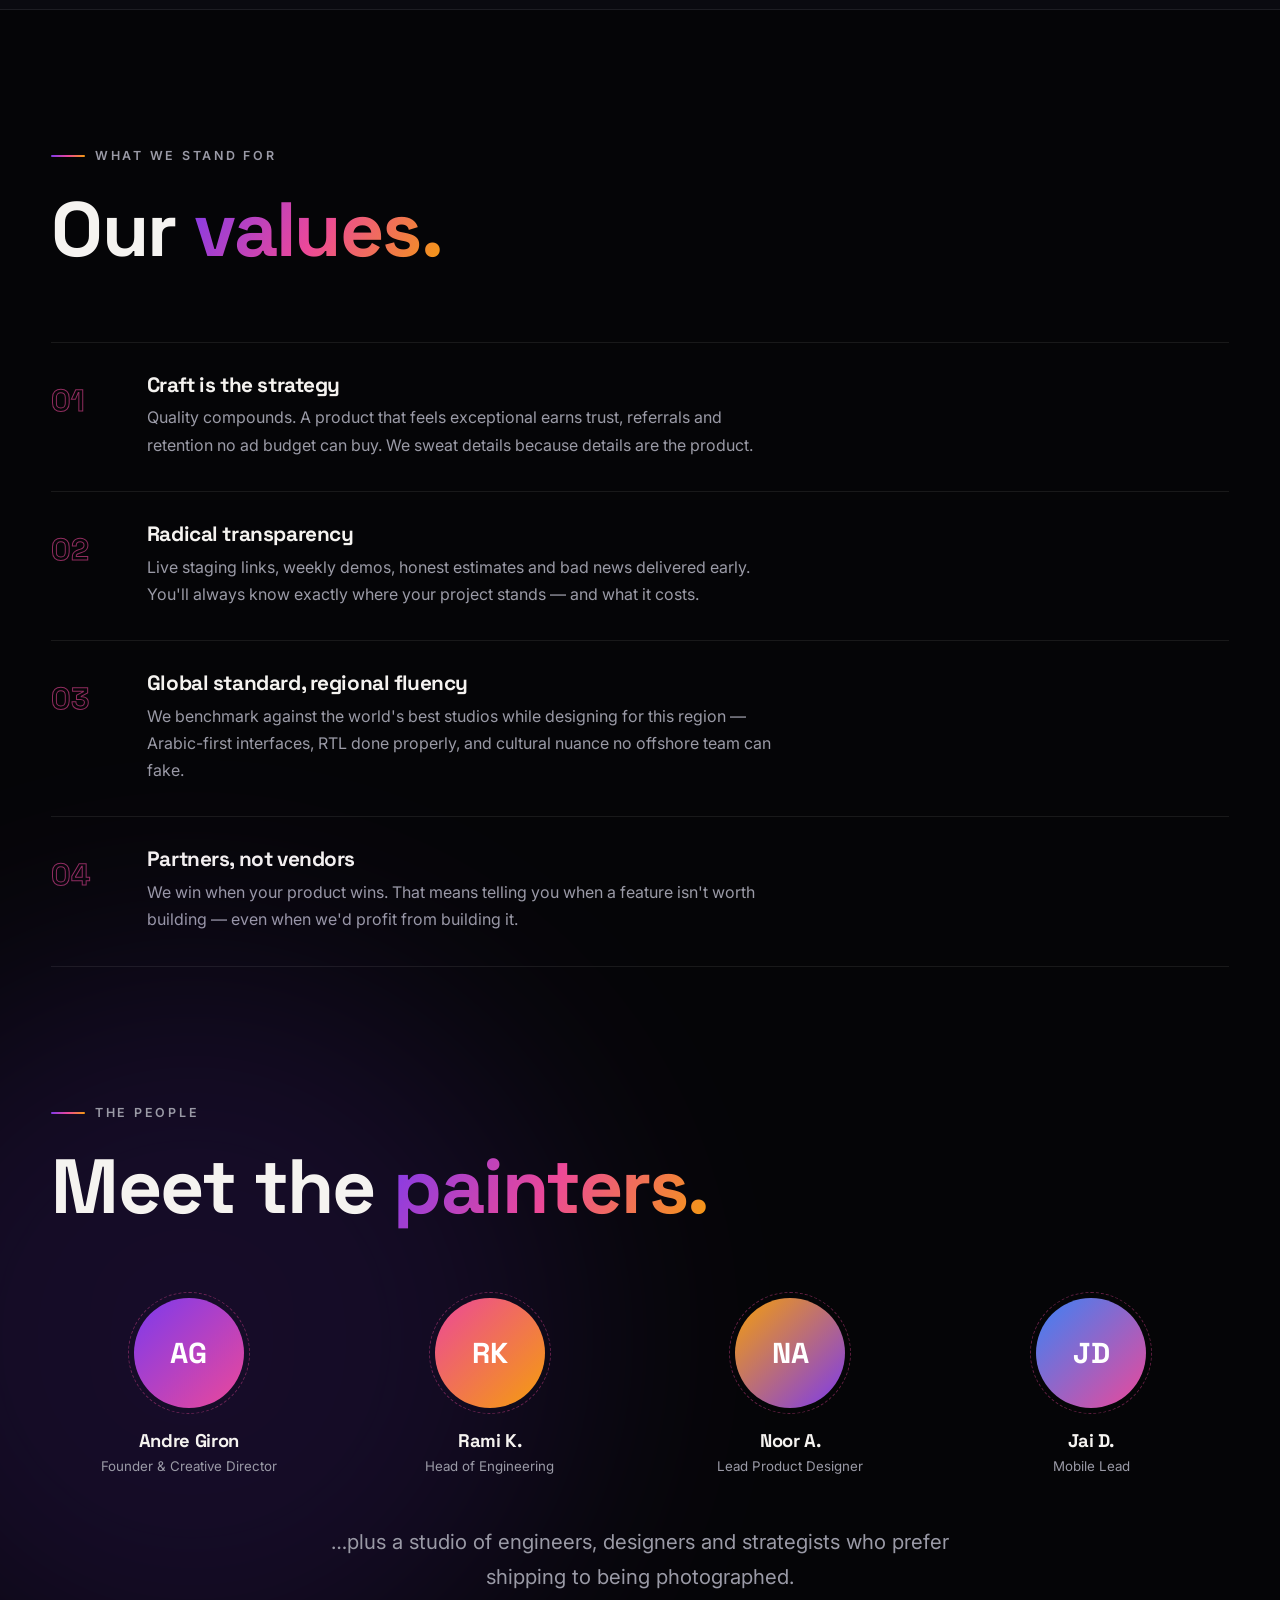
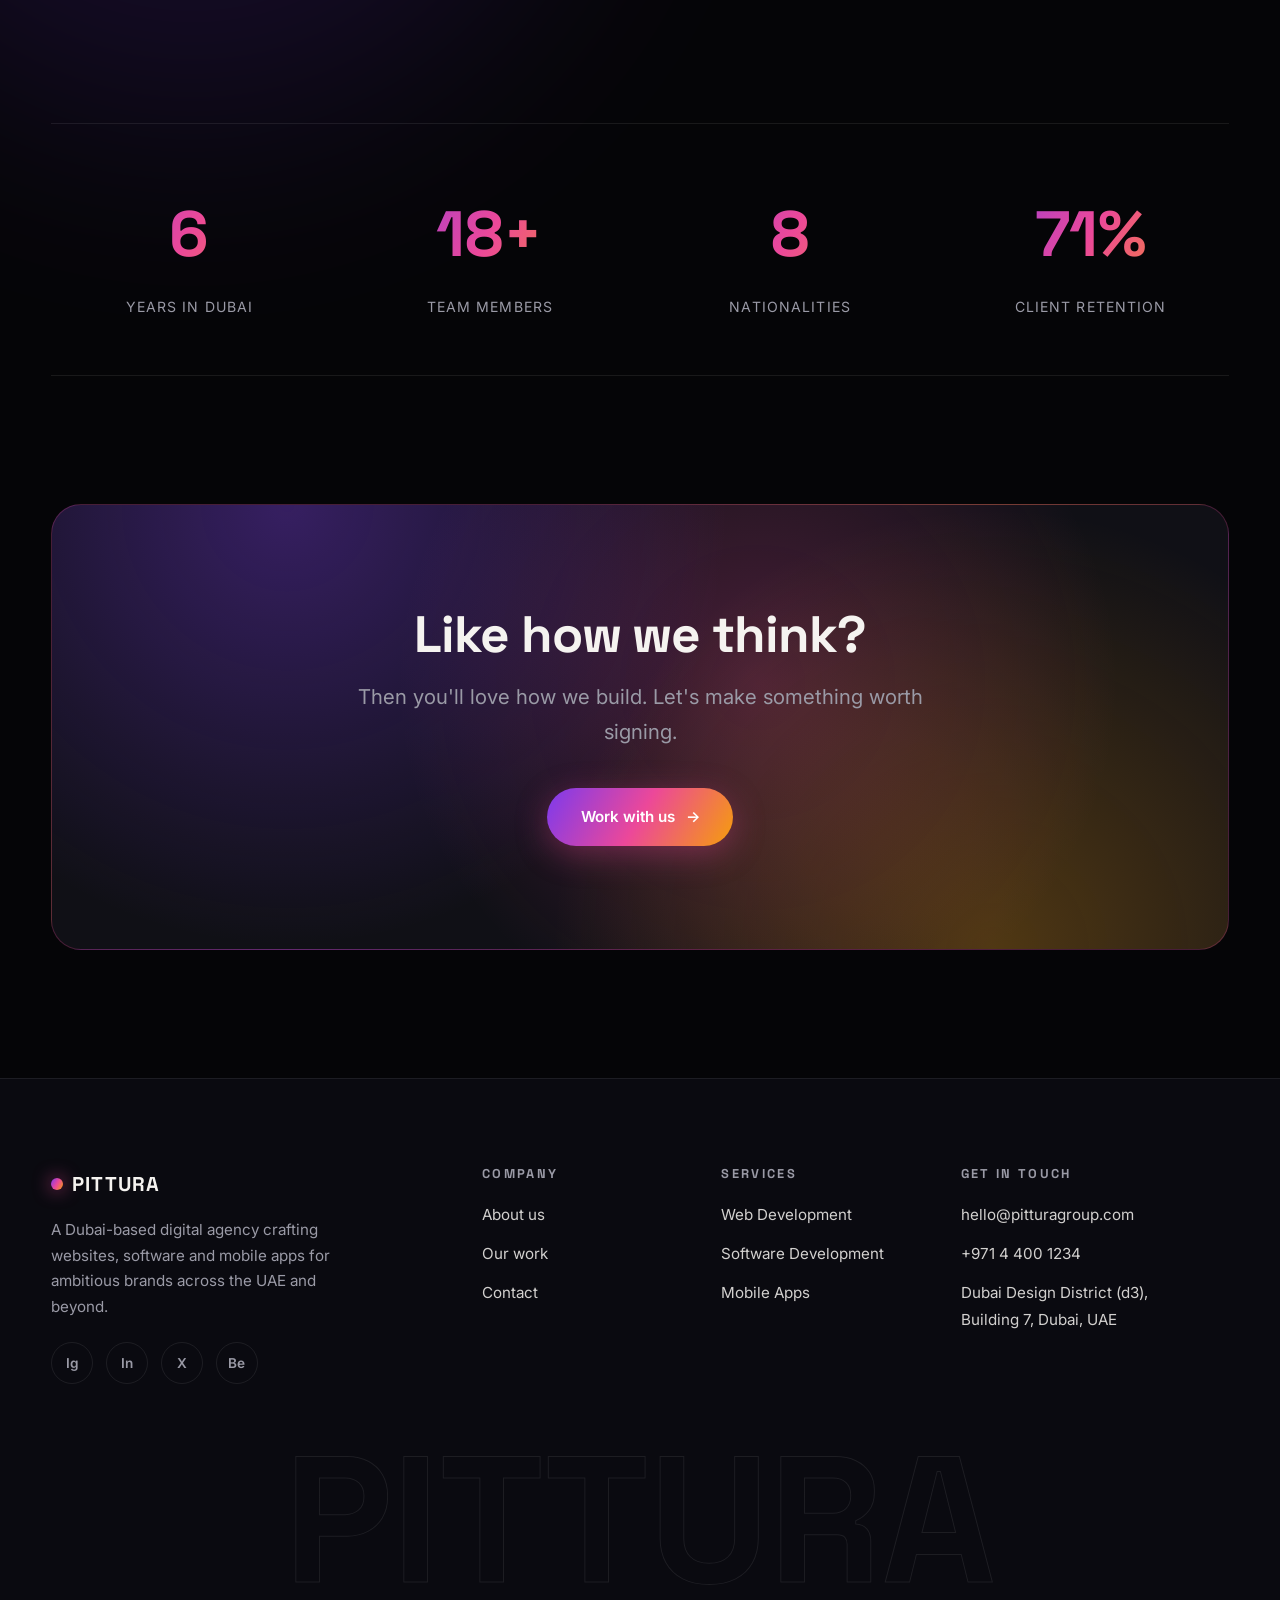
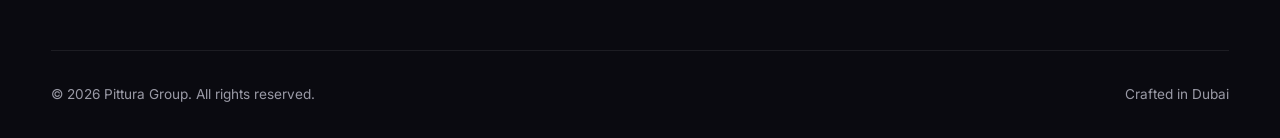
==== commit 63a2c796: "Remove emojis, pricing figures and AI references - Replace all emoji icons with inline stroke SVG ic" ====
--- a/about.html
+++ b/about.html
@@ -51,7 +51,7 @@
           <p style="color:var(--muted);margin-top:1rem">What hasn't changed: small senior teams, honest timelines, and an obsession with the details most people never notice — but everyone feels.</p>
         </div>
         <div class="feature-visual reveal reveal-d1" style="background:conic-gradient(from 200deg at 55% 45%, #1e1b4b, #7c3aed 30%, #ec4899 55%, #f59e0b 75%, #0a0a10 95%)">
-          <span class="big-icon">🎨</span>
+          <span class="big-icon"><svg viewBox="0 0 24 24" fill="none" stroke="currentColor" stroke-width="1.5" stroke-linecap="round" stroke-linejoin="round"><path d="M12 19l7-7 3 3-7 7-3-3z"/><path d="M18 13l-1.5-7.5L2 2l3.5 14.5L13 18l5-5z"/><circle cx="11" cy="11" r="2"/></svg></span>
         </div>
       </div>
     </div>
@@ -73,19 +73,19 @@
       </div>
       <div>
         <div class="value-item reveal">
-          <div class="emoji">🖌️</div>
+          <div class="value-num">01</div>
           <div><h3>Craft is the strategy</h3><p>Quality compounds. A product that feels exceptional earns trust, referrals and retention no ad budget can buy. We sweat details because details are the product.</p></div>
         </div>
         <div class="value-item reveal">
-          <div class="emoji">🪟</div>
+          <div class="value-num">02</div>
           <div><h3>Radical transparency</h3><p>Live staging links, weekly demos, honest estimates and bad news delivered early. You'll always know exactly where your project stands — and what it costs.</p></div>
         </div>
         <div class="value-item reveal">
-          <div class="emoji">🌍</div>
+          <div class="value-num">03</div>
           <div><h3>Global standard, regional fluency</h3><p>We benchmark against the world's best studios while designing for this region — Arabic-first interfaces, RTL done properly, and cultural nuance no offshore team can fake.</p></div>
         </div>
         <div class="value-item reveal">
-          <div class="emoji">🤝</div>
+          <div class="value-num">04</div>
           <div><h3>Partners, not vendors</h3><p>We win when your product wins. That means telling you when a feature isn't worth building — even when we'd profit from building it.</p></div>
         </div>
       </div>
@@ -185,7 +185,7 @@
       <div class="footer-big">Pittura</div>
       <div class="footer-bottom">
         <span>© <span id="year"></span> Pittura Group. All rights reserved.</span>
-        <span>Crafted in Dubai 🇦🇪</span>
+        <span>Crafted in Dubai</span>
       </div>
     </div>
   </footer>
--- a/css/style.css
+++ b/css/style.css
@@ -432,7 +432,7 @@
   border-radius: 16px;
   background: linear-gradient(135deg, rgba(124, 58, 237, 0.18), rgba(236, 72, 153, 0.18));
   border: 1px solid rgba(236, 72, 153, 0.25);
-  font-size: 1.5rem;
+  color: var(--amber);
   margin-bottom: 1.6rem;
 }
 .card h3 { font-size: 1.35rem; margin-bottom: 0.9rem; }
@@ -650,10 +650,12 @@
   display: grid; place-items: center;
 }
 .feature-visual .big-icon {
-  font-size: clamp(4rem, 8vw, 7rem);
+  color: rgba(255, 255, 255, 0.92);
   filter: drop-shadow(0 10px 40px rgba(236, 72, 153, 0.4));
   position: relative; z-index: 1;
-}
+  display: grid; place-items: center;
+}
+.feature-visual .big-icon svg { width: clamp(64px, 9vw, 100px); height: auto; }
 .checklist { display: grid; gap: 0.9rem; margin-top: 1.6rem; }
 .checklist li {
   display: flex; gap: 0.9rem; align-items: flex-start;
@@ -773,7 +775,12 @@
 /* ---------- Values ---------- */
 .value-item { padding: 2rem 0; border-bottom: 1px solid var(--line); display: grid; grid-template-columns: 70px 1fr; gap: 1.6rem; }
 .value-item:first-child { border-top: 1px solid var(--line); }
-.value-item .emoji { font-size: 2rem; }
+.value-item .value-num {
+  font-family: var(--font-display); font-weight: 700;
+  font-size: 1.9rem;
+  color: transparent;
+  -webkit-text-stroke: 1px rgba(236, 72, 153, 0.6);
+}
 .value-item h3 { font-size: 1.3rem; margin-bottom: 0.5rem; }
 .value-item p { color: var(--muted); max-width: 640px; }
 
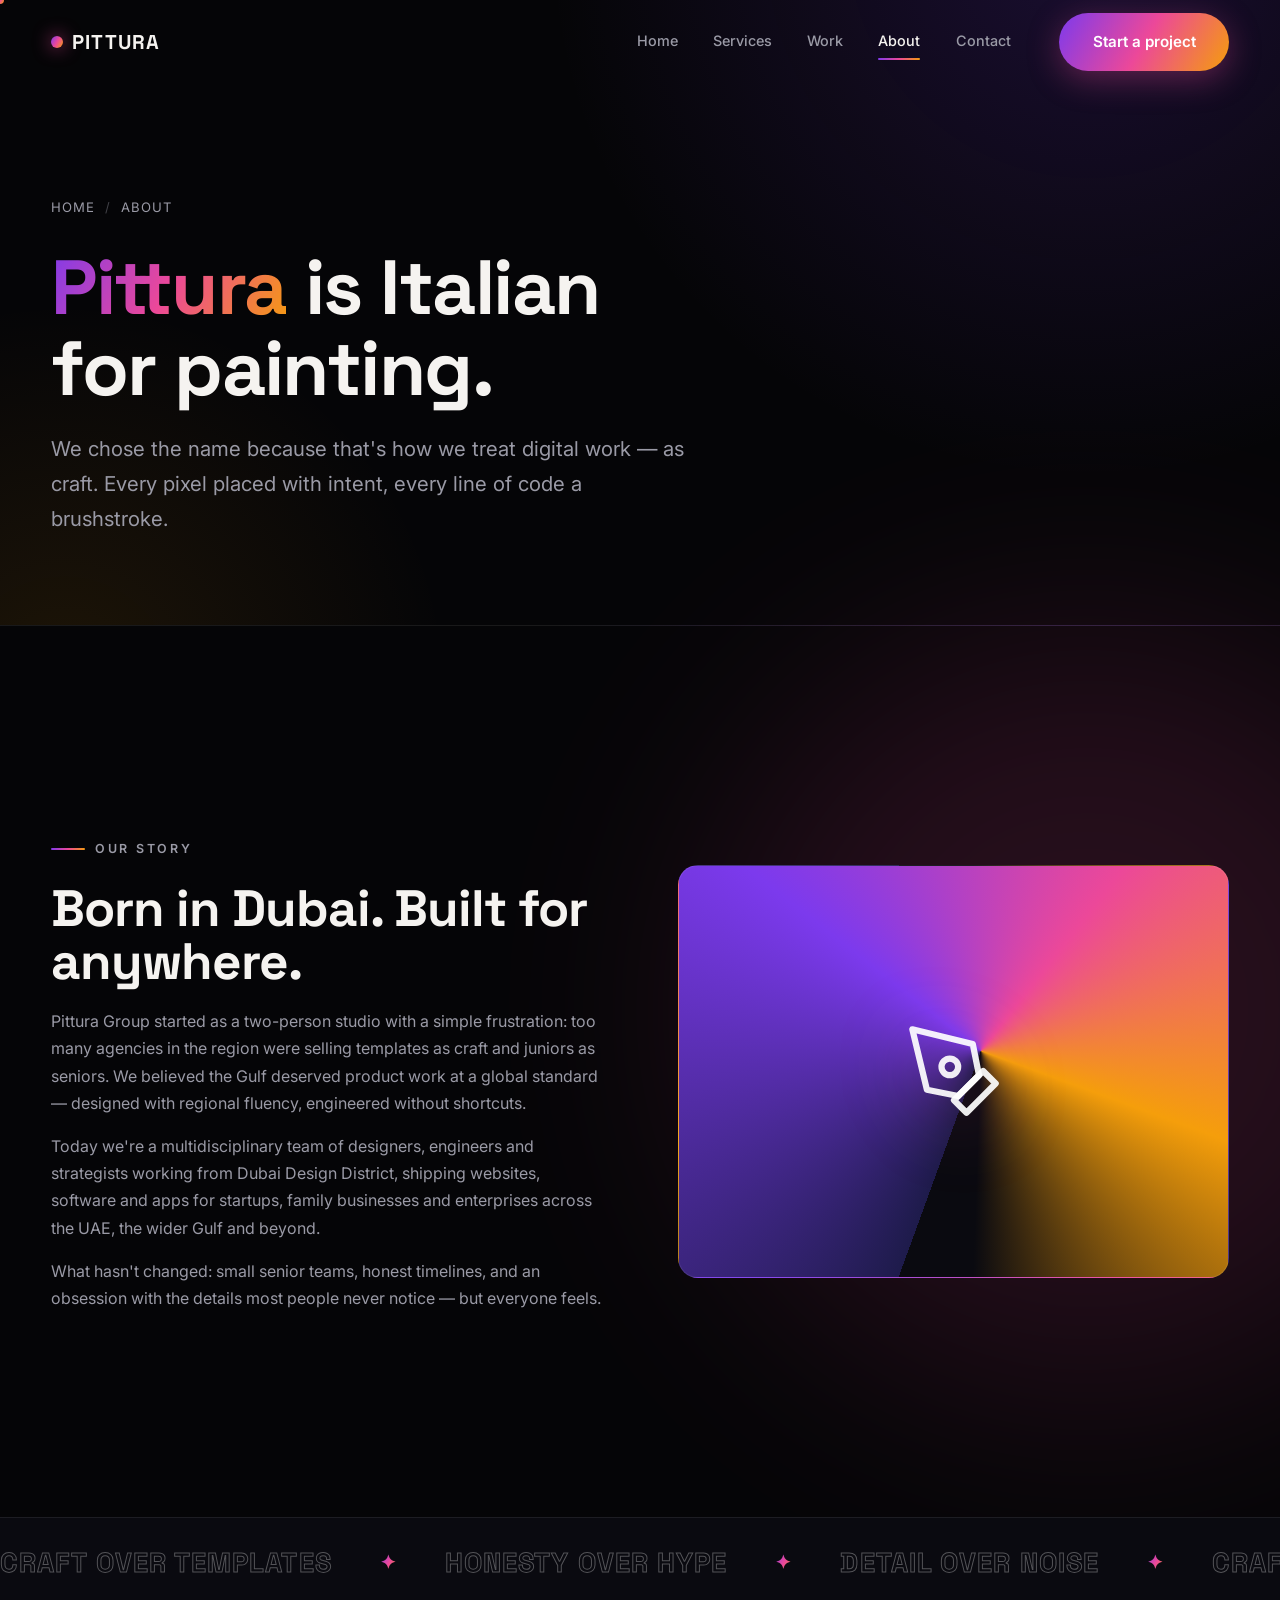
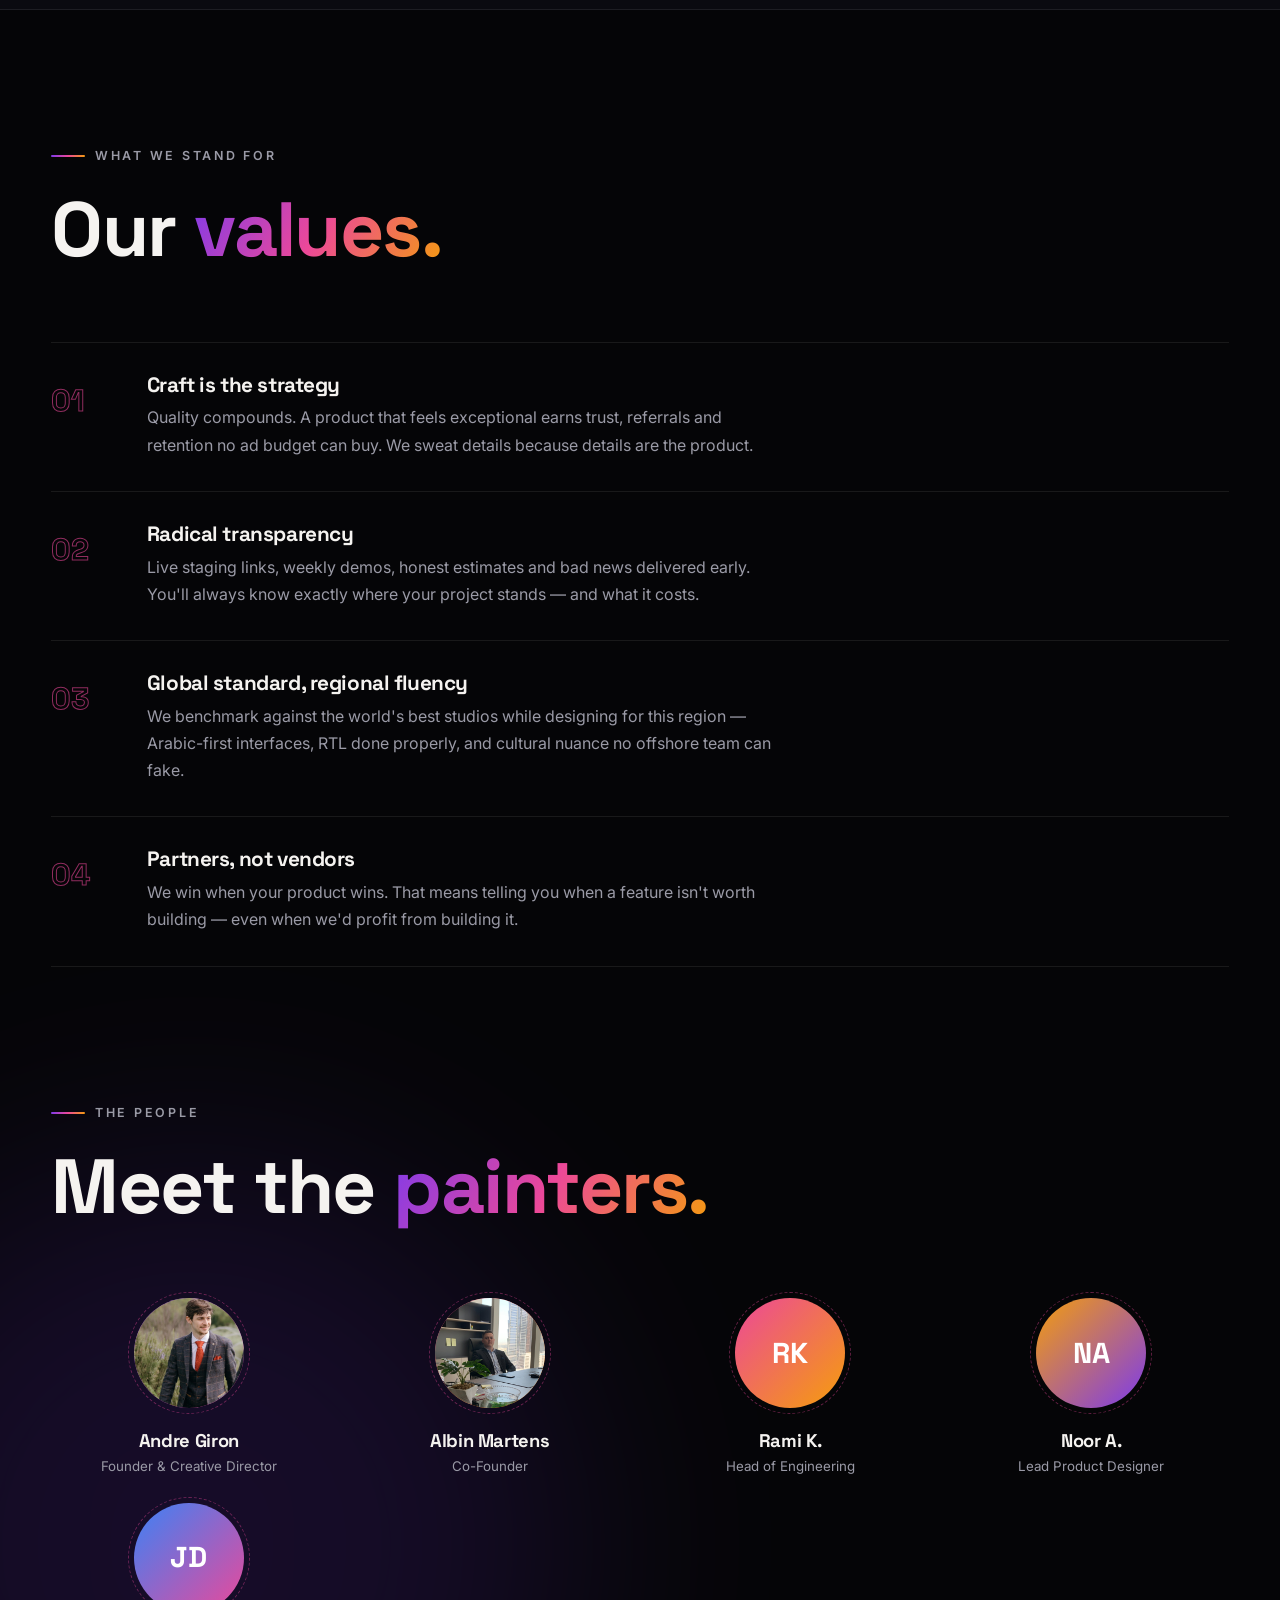
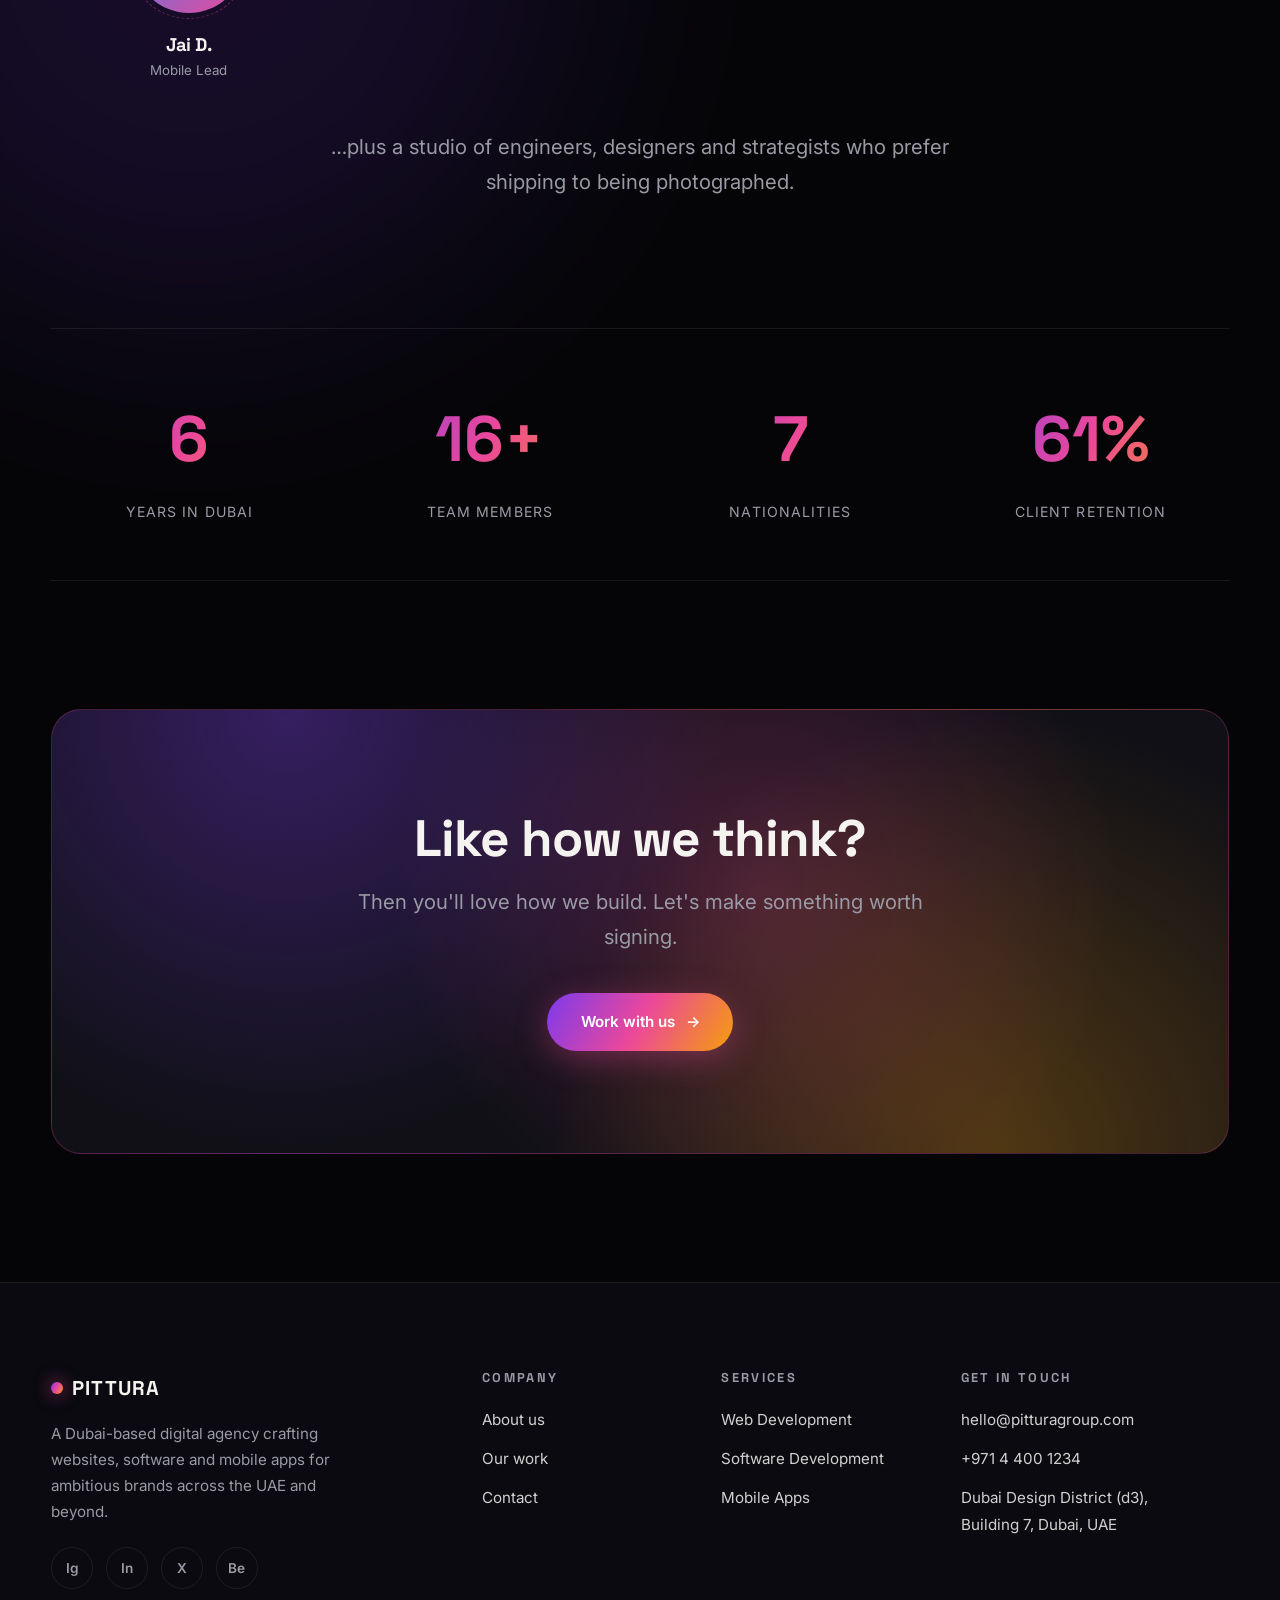
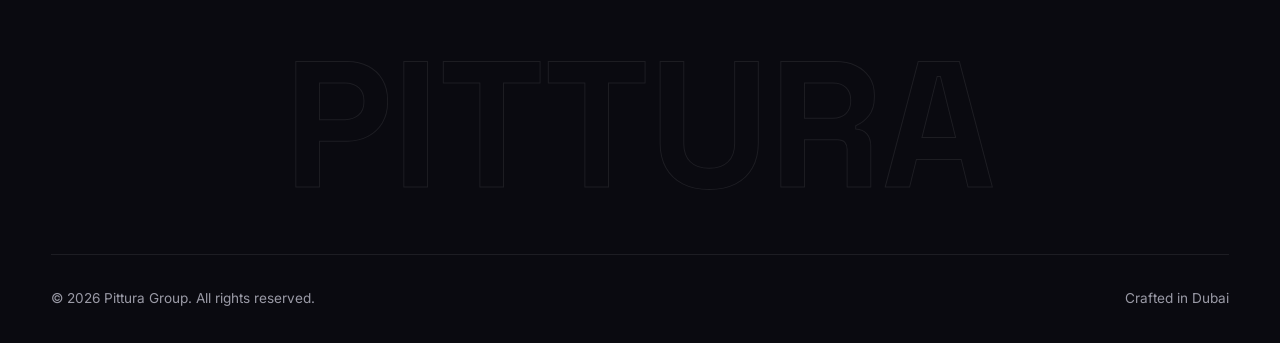
==== commit 46d45469: "ASA" ====
--- a/about.html
+++ b/about.html
@@ -103,18 +103,22 @@
       </div>
       <div class="grid-4">
         <div class="team-card reveal">
-          <div class="team-avatar" style="background:linear-gradient(135deg,#7c3aed,#ec4899)">AG</div>
+          <div class="team-avatar" style="background:linear-gradient(135deg,#7c3aed,#ec4899)"><img src="images/andre-giron.jpg" alt="Andre Giron"></div>
           <h3>Andre Giron</h3><small>Founder &amp; Creative Director</small>
         </div>
         <div class="team-card reveal reveal-d1">
+          <div class="team-avatar" style="background:linear-gradient(135deg,#ec4899,#f59e0b)"><img src="images/albin-martens.jpg" alt="Albin Martens"></div>
+          <h3>Albin Martens</h3><small>Co-Founder</small>
+        </div>
+        <div class="team-card reveal reveal-d2">
           <div class="team-avatar" style="background:linear-gradient(135deg,#ec4899,#f59e0b)">RK</div>
           <h3>Rami K.</h3><small>Head of Engineering</small>
         </div>
-        <div class="team-card reveal reveal-d2">
+        <div class="team-card reveal reveal-d3">
           <div class="team-avatar" style="background:linear-gradient(135deg,#f59e0b,#7c3aed)">NA</div>
           <h3>Noor A.</h3><small>Lead Product Designer</small>
         </div>
-        <div class="team-card reveal reveal-d3">
+        <div class="team-card reveal reveal-d4">
           <div class="team-avatar" style="background:linear-gradient(135deg,#3b82f6,#ec4899)">JD</div>
           <h3>Jai D.</h3><small>Mobile Lead</small>
         </div>
--- a/css/style.css
+++ b/css/style.css
@@ -762,6 +762,12 @@
   color: #fff;
   position: relative;
 }
+.team-avatar img {
+  width: 100%; height: 100%;
+  border-radius: 50%;
+  object-fit: cover;
+  object-position: center 25%;
+}
 .team-avatar::after {
   content: ""; position: absolute; inset: -6px;
   border-radius: 50%;
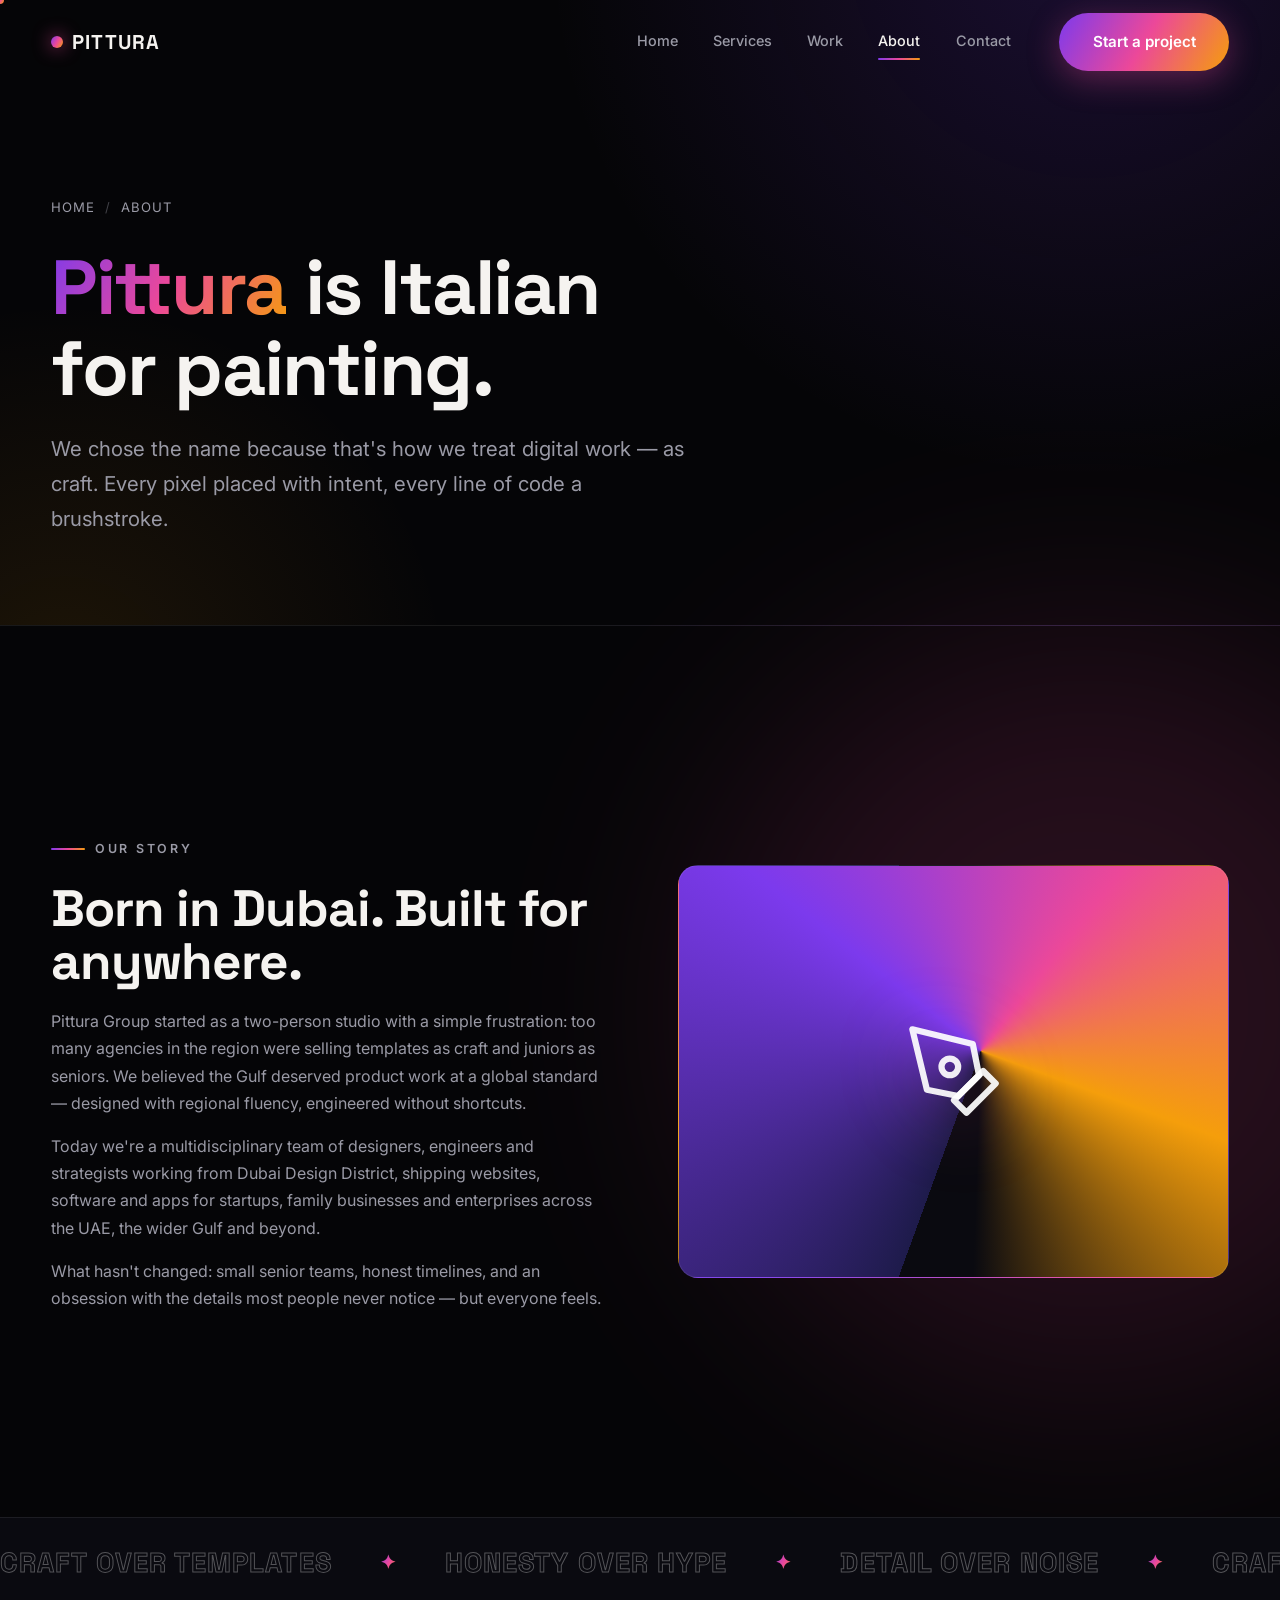
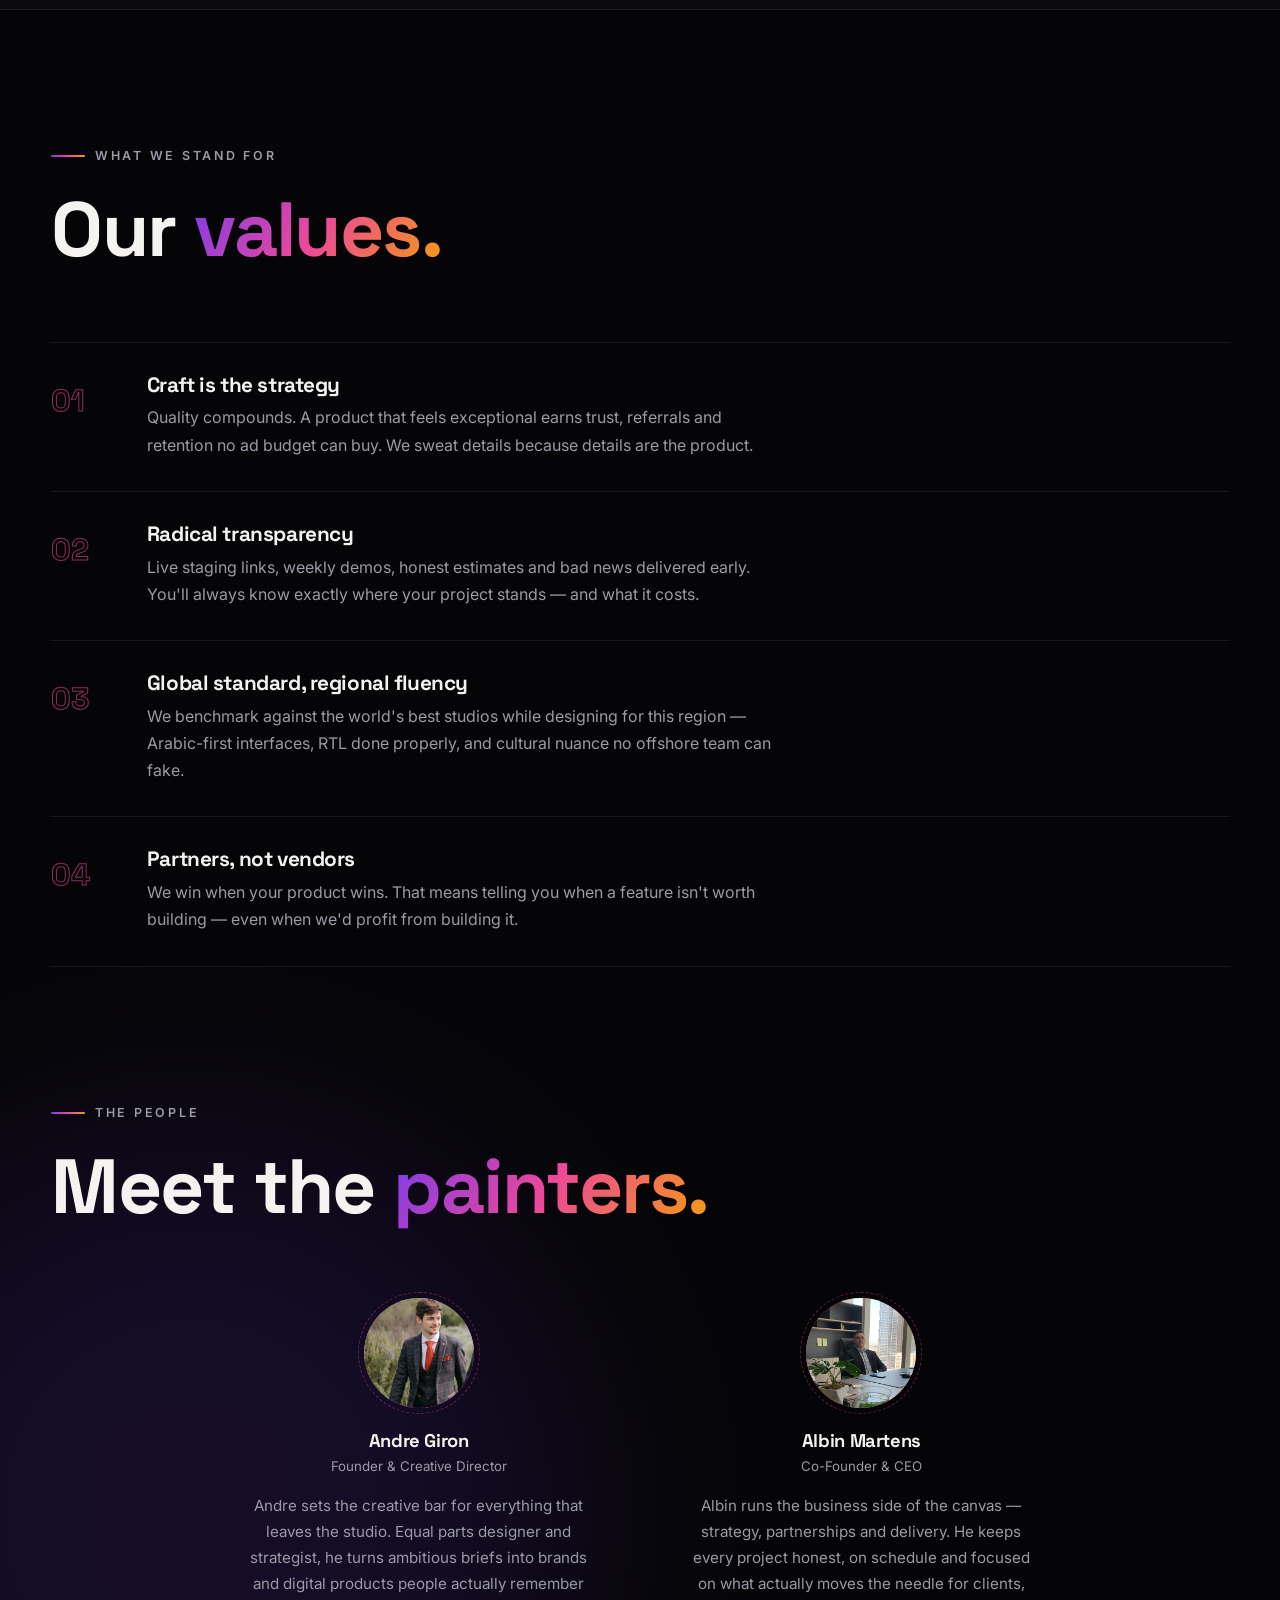
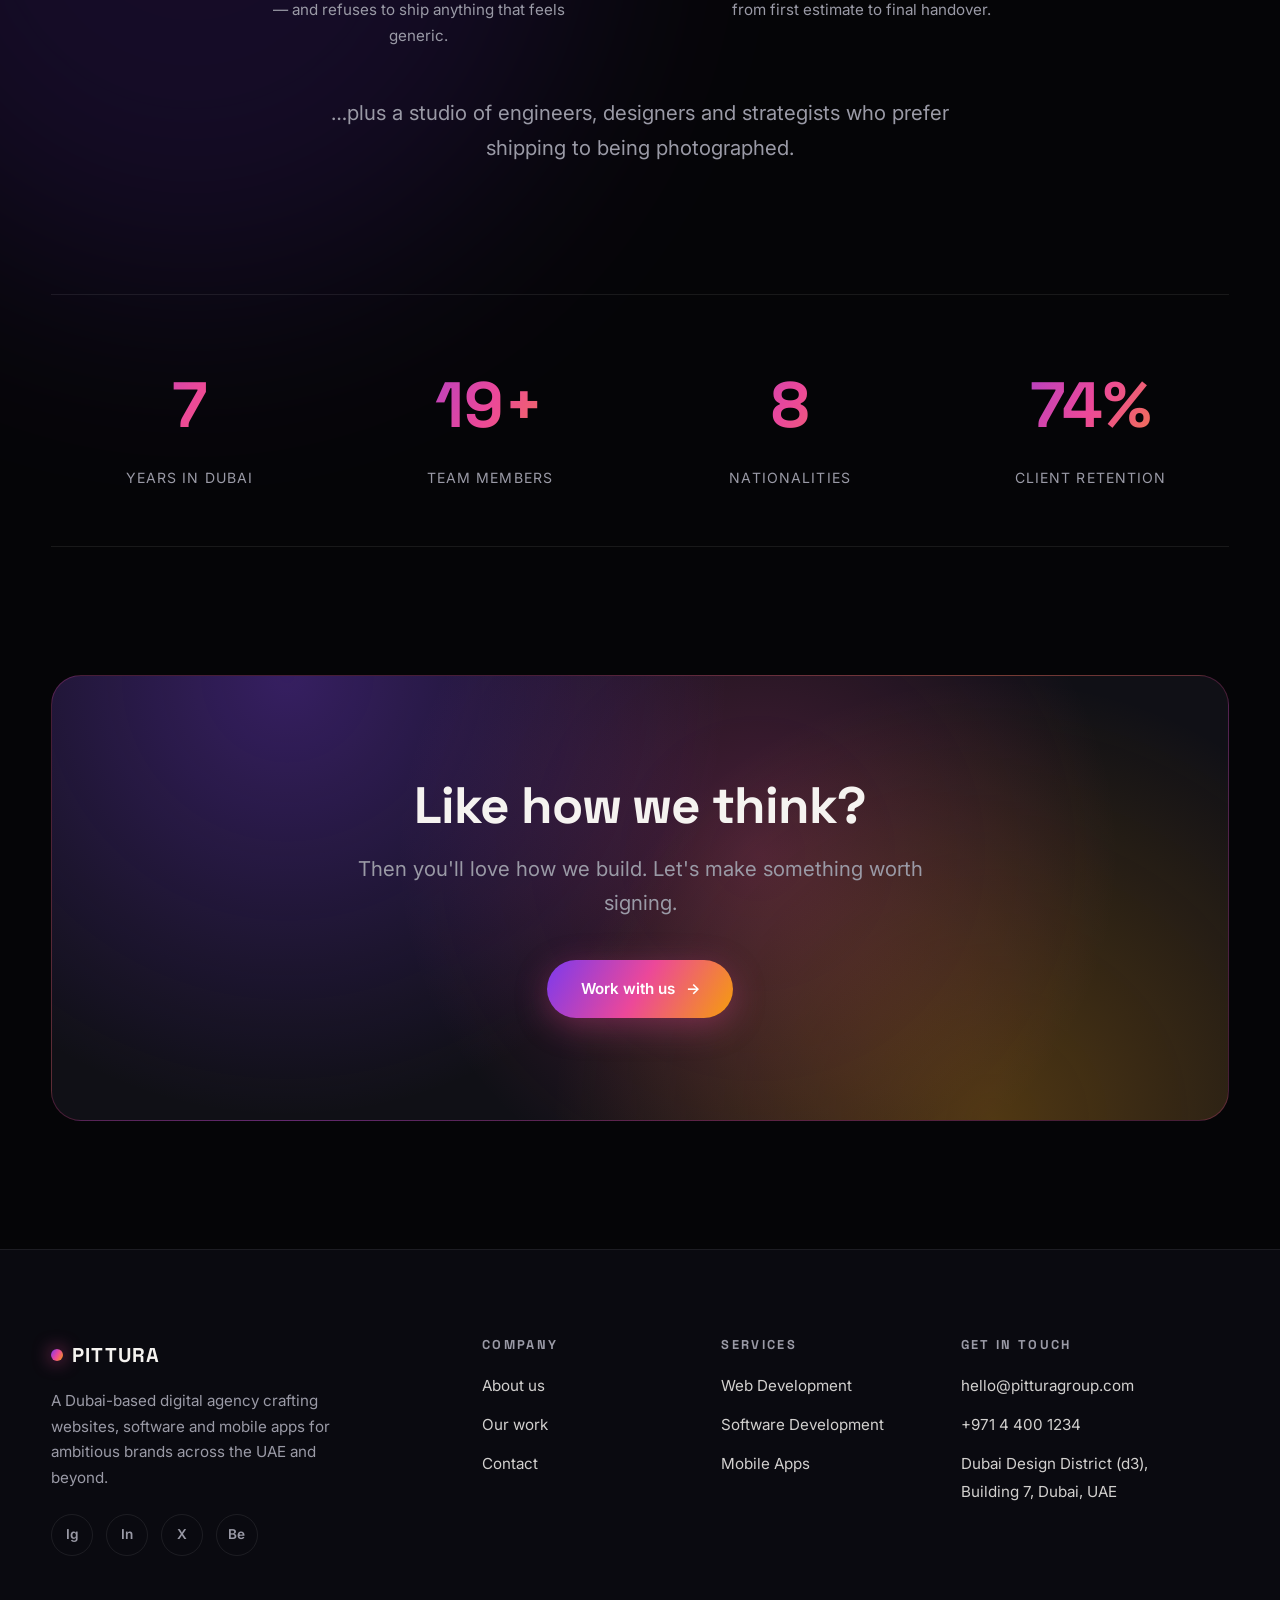
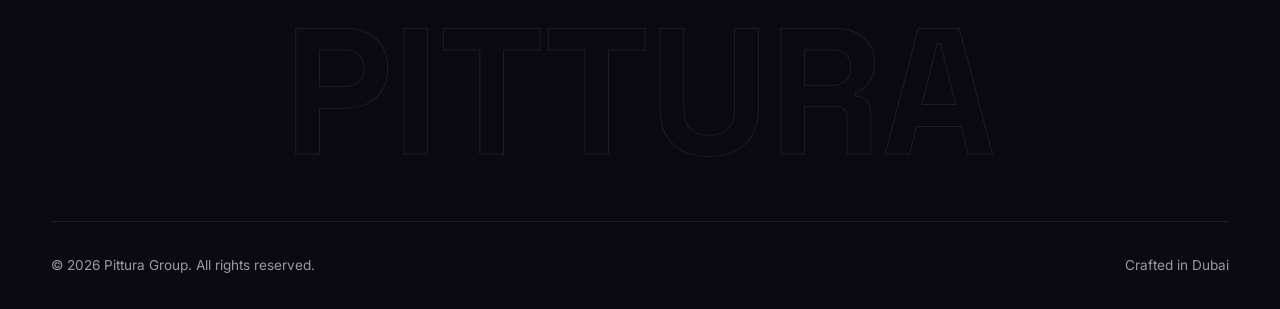
==== commit d3109af1: "DADA" ====
--- a/about.html
+++ b/about.html
@@ -101,26 +101,16 @@
           <h2 class="display-lg reveal">Meet the <span class="text-paint">painters.</span></h2>
         </div>
       </div>
-      <div class="grid-4">
+      <div class="grid-2" style="max-width:860px;margin:0 auto">
         <div class="team-card reveal">
           <div class="team-avatar" style="background:linear-gradient(135deg,#7c3aed,#ec4899)"><img src="images/andre-giron.jpg" alt="Andre Giron"></div>
           <h3>Andre Giron</h3><small>Founder &amp; Creative Director</small>
+          <p>Andre sets the creative bar for everything that leaves the studio. Equal parts designer and strategist, he turns ambitious briefs into brands and digital products people actually remember — and refuses to ship anything that feels generic.</p>
         </div>
         <div class="team-card reveal reveal-d1">
           <div class="team-avatar" style="background:linear-gradient(135deg,#ec4899,#f59e0b)"><img src="images/albin-martens.jpg" alt="Albin Martens"></div>
-          <h3>Albin Martens</h3><small>Co-Founder</small>
-        </div>
-        <div class="team-card reveal reveal-d2">
-          <div class="team-avatar" style="background:linear-gradient(135deg,#ec4899,#f59e0b)">RK</div>
-          <h3>Rami K.</h3><small>Head of Engineering</small>
-        </div>
-        <div class="team-card reveal reveal-d3">
-          <div class="team-avatar" style="background:linear-gradient(135deg,#f59e0b,#7c3aed)">NA</div>
-          <h3>Noor A.</h3><small>Lead Product Designer</small>
-        </div>
-        <div class="team-card reveal reveal-d4">
-          <div class="team-avatar" style="background:linear-gradient(135deg,#3b82f6,#ec4899)">JD</div>
-          <h3>Jai D.</h3><small>Mobile Lead</small>
+          <h3>Albin Martens</h3><small>Co-Founder &amp; CEO</small>
+          <p>Albin runs the business side of the canvas — strategy, partnerships and delivery. He keeps every project honest, on schedule and focused on what actually moves the needle for clients, from first estimate to final handover.</p>
         </div>
       </div>
       <p class="lead reveal" style="margin:3rem auto 0;text-align:center">…plus a studio of engineers, designers and strategists who prefer shipping to being photographed.</p>
--- a/css/style.css
+++ b/css/style.css
@@ -777,6 +777,7 @@
 @keyframes spin { to { transform: rotate(360deg); } }
 .team-card h3 { font-size: 1.15rem; }
 .team-card small { color: var(--muted); display: block; margin-top: 0.3rem; }
+.team-card p { color: var(--muted); font-size: 0.95rem; line-height: 1.7; margin: 1rem auto 0; max-width: 34ch; }
 
 /* ---------- Values ---------- */
 .value-item { padding: 2rem 0; border-bottom: 1px solid var(--line); display: grid; grid-template-columns: 70px 1fr; gap: 1.6rem; }
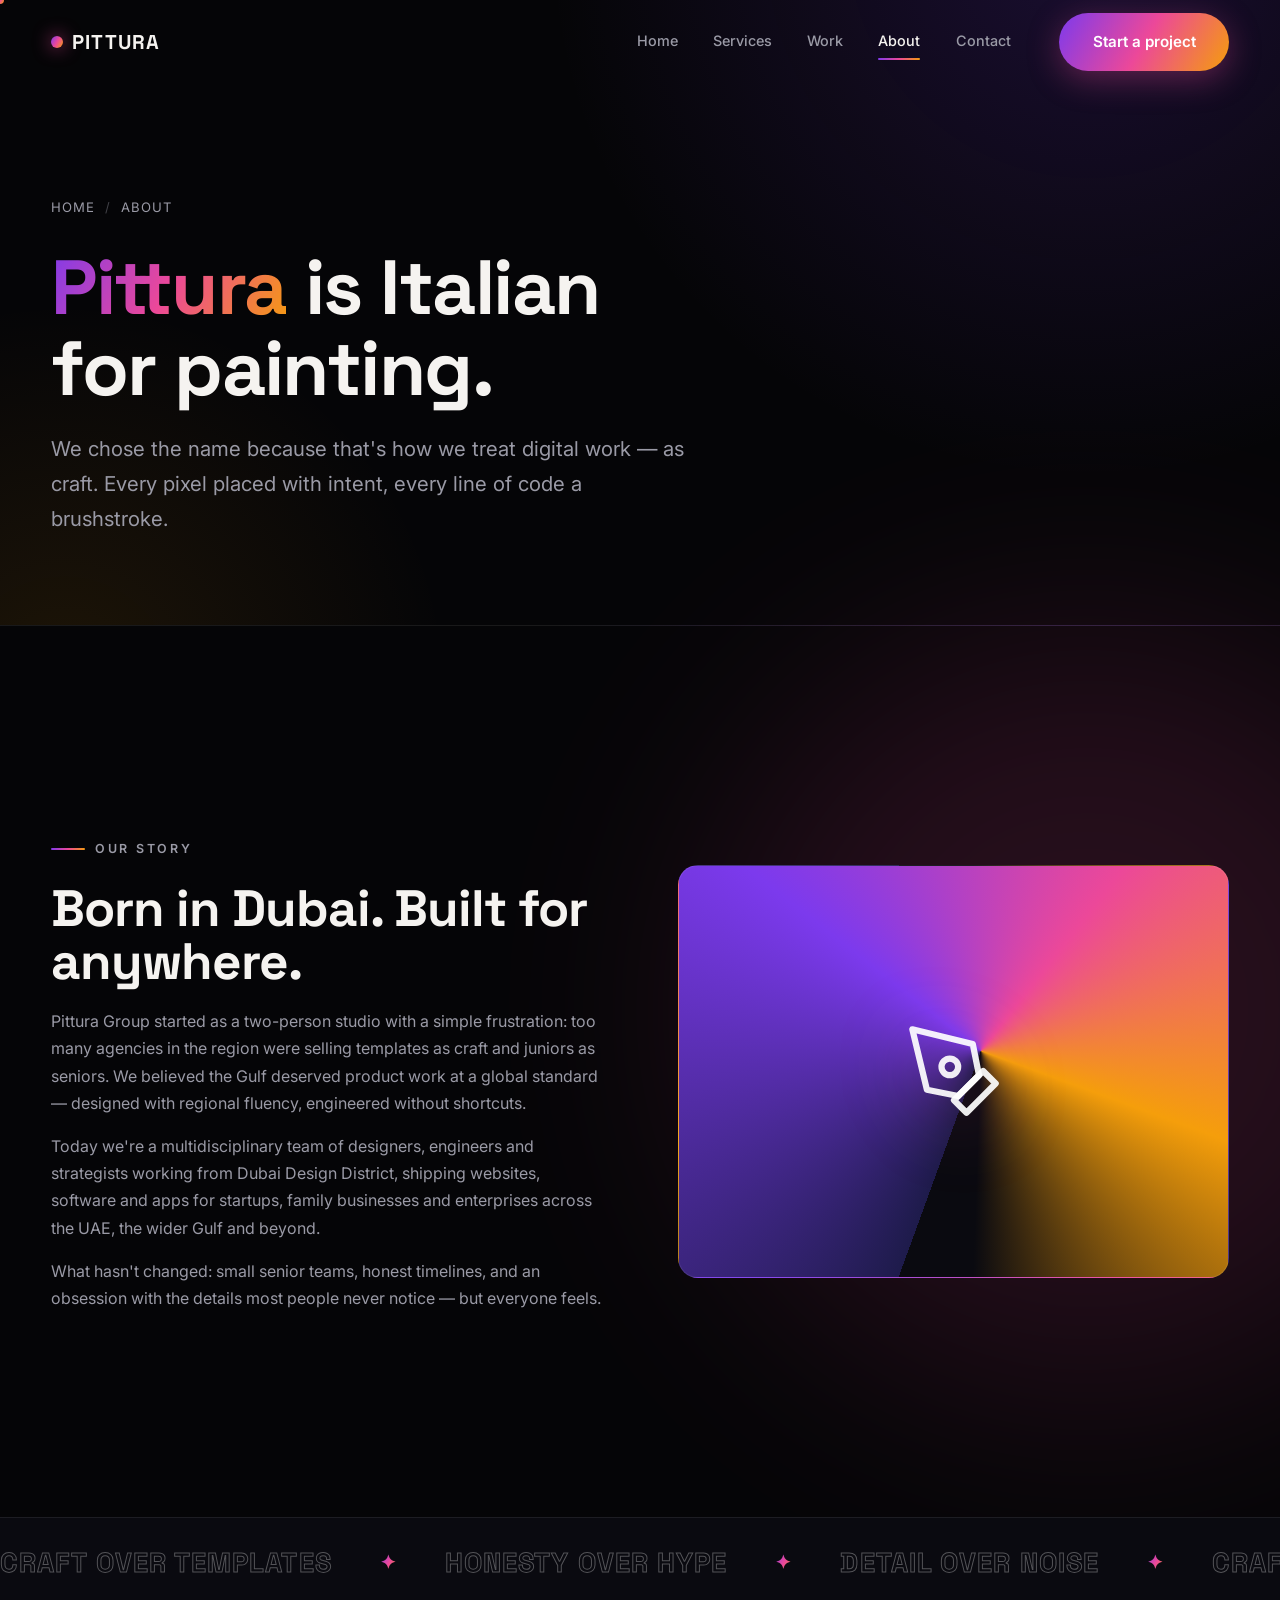
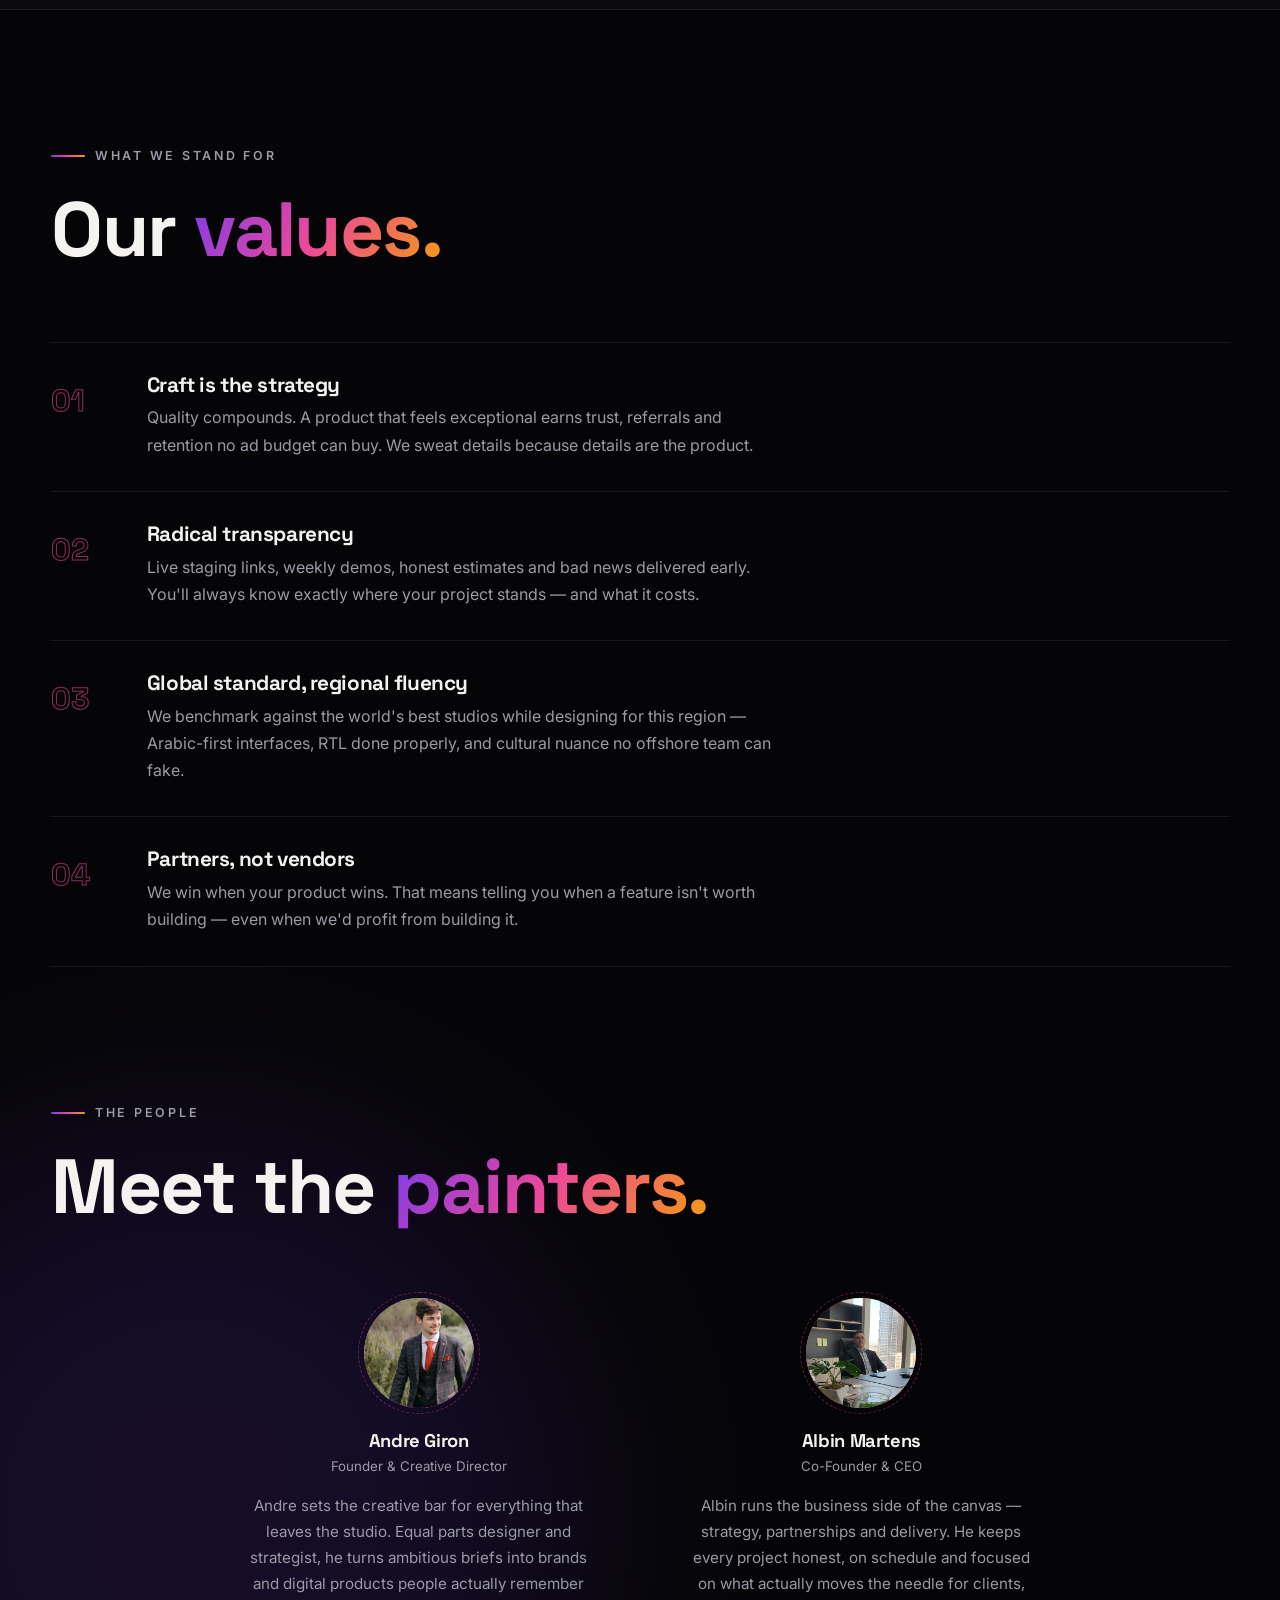
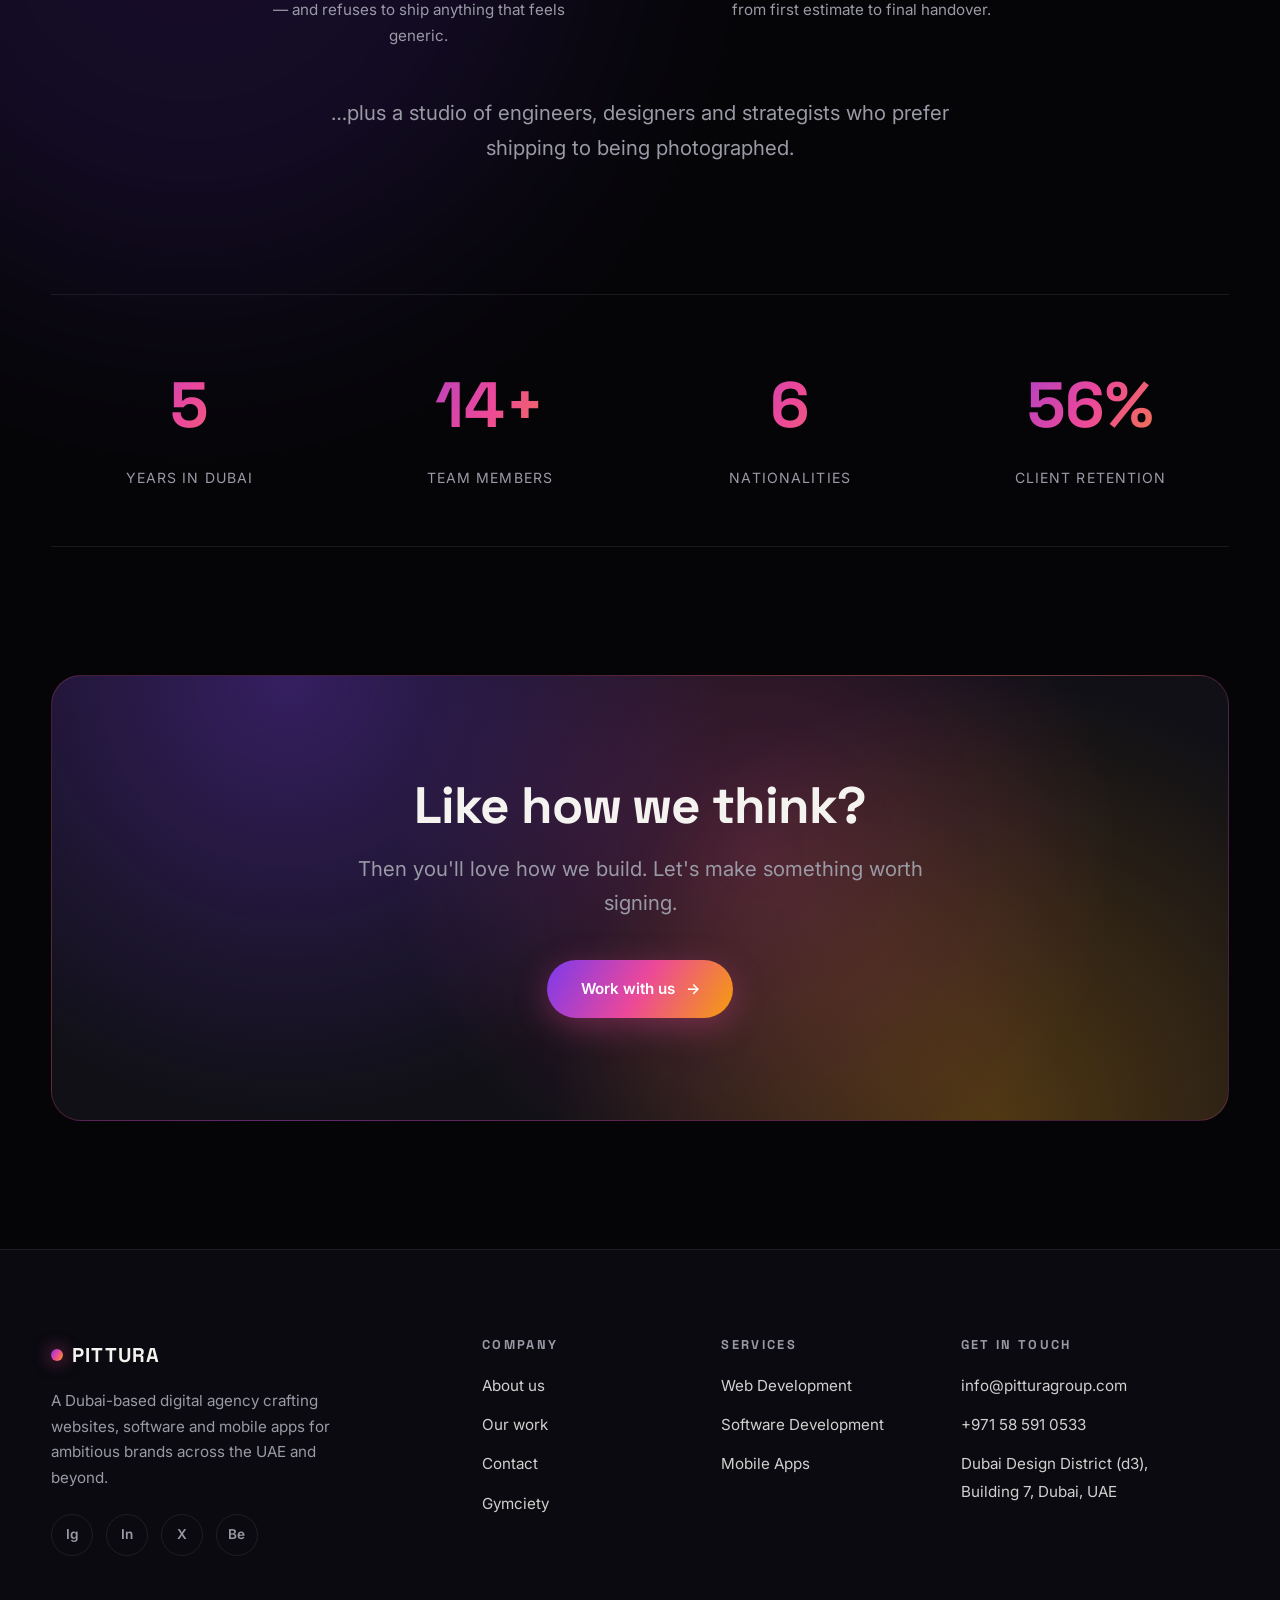
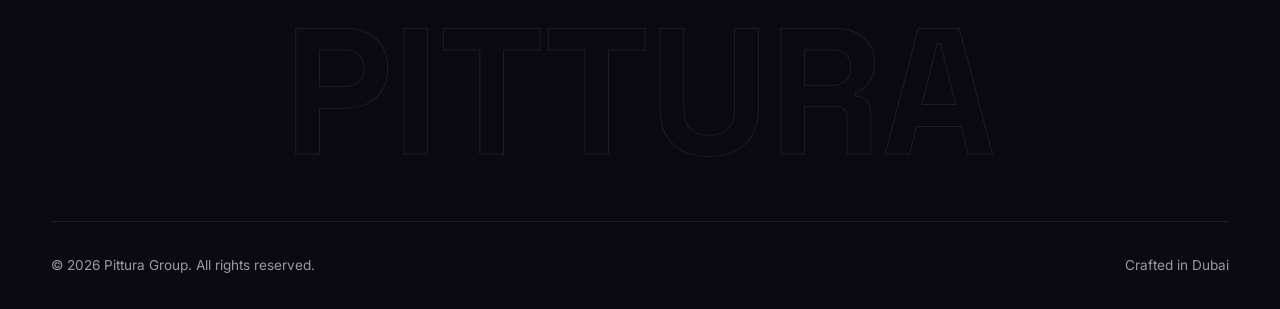
==== commit ffd2703c: "GG" ====
--- a/about.html
+++ b/about.html
@@ -157,6 +157,7 @@
             <li><a href="about.html">About us</a></li>
             <li><a href="work.html">Our work</a></li>
             <li><a href="contact.html">Contact</a></li>
+            <li><a href="https://gymciety.net" target="_blank" rel="noopener">Gymciety</a></li>
           </ul>
         </div>
         <div>
@@ -170,8 +171,8 @@
         <div>
           <h4>Get in touch</h4>
           <ul class="footer-links">
-            <li><a href="mailto:hello@pitturagroup.com">hello@pitturagroup.com</a></li>
-            <li><a href="tel:+97144001234">+971 4 400 1234</a></li>
+            <li><a href="mailto:info@pitturagroup.com">info@pitturagroup.com</a></li>
+            <li><a href="tel:+971585910533">+971 58 591 0533</a></li>
             <li><a href="contact.html">Dubai Design District (d3),<br>Building 7, Dubai, UAE</a></li>
           </ul>
         </div>
